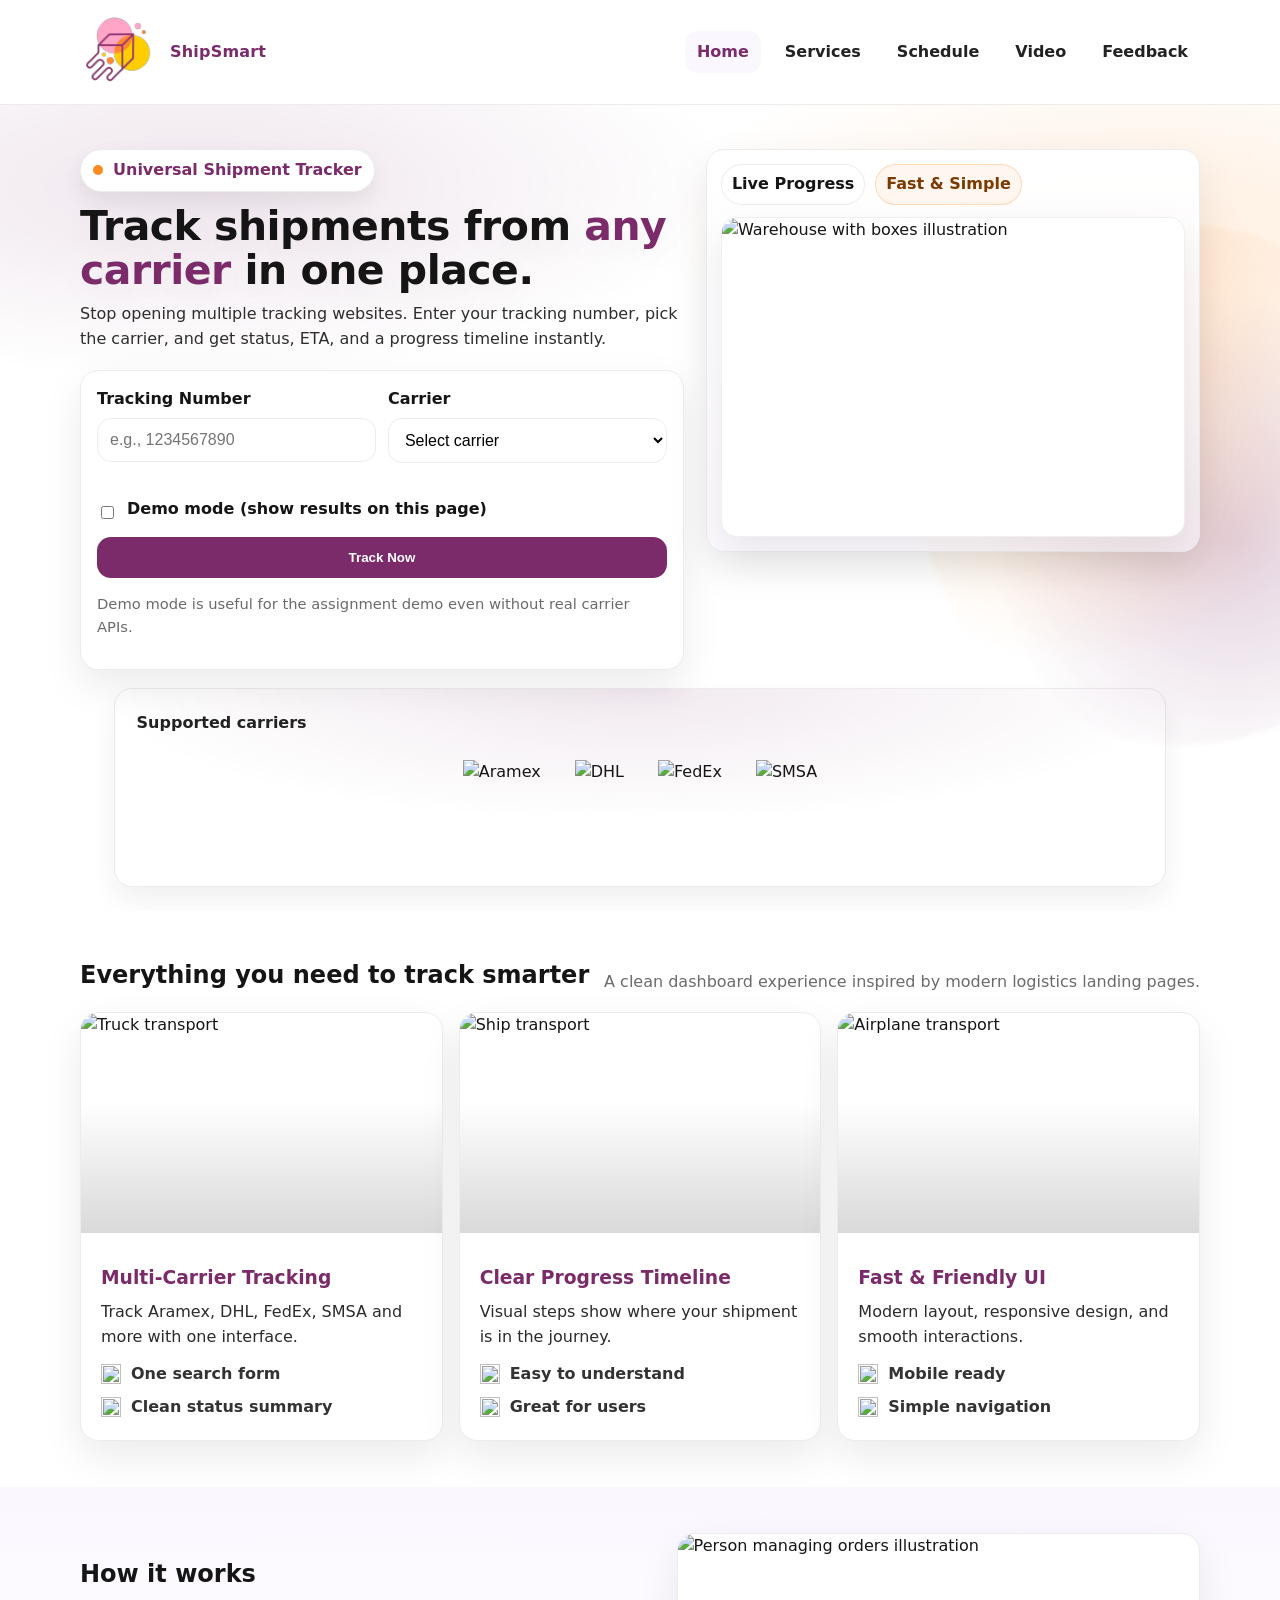
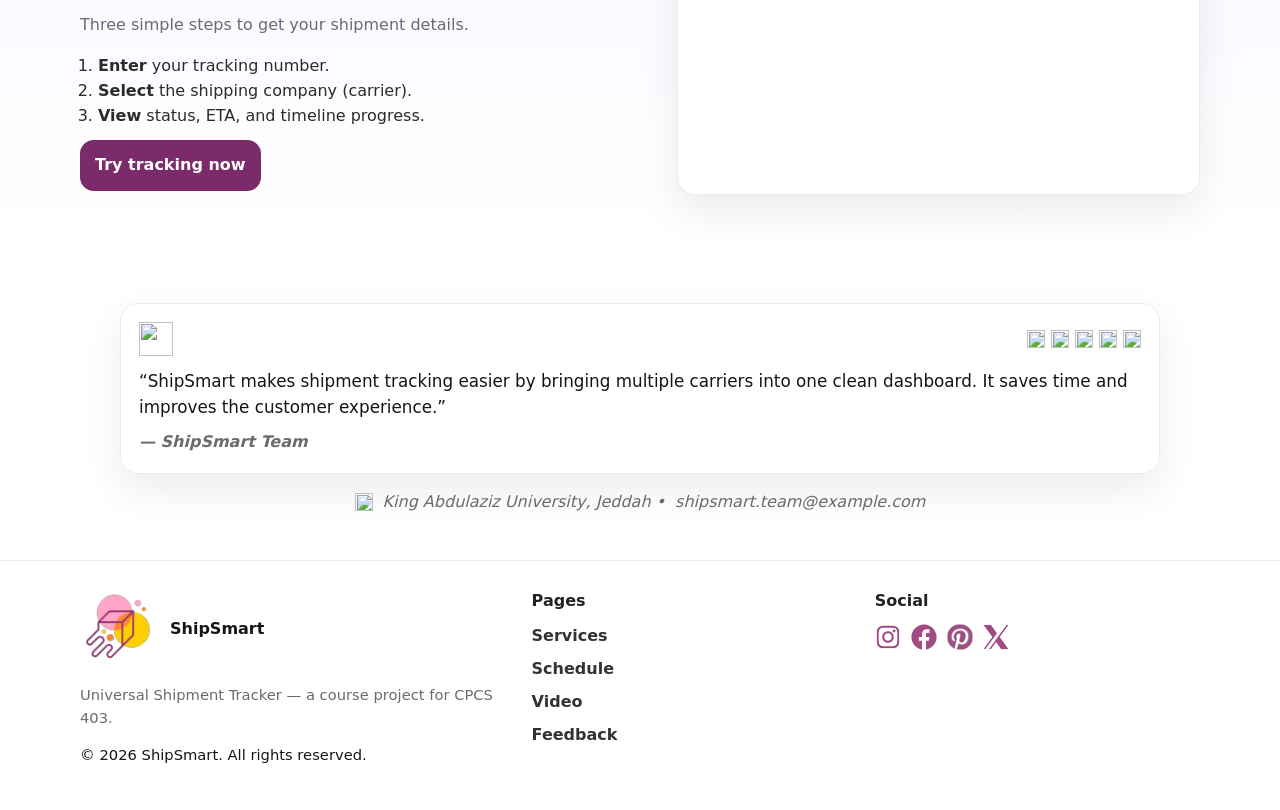
==== index.html @ 71665058 "Add services, video pages; fix validation, loading display; add storyboard and sitemap Made-with: Cu" ====
<!--
Name: Sama Salem Saloum
ID: 2205679
Section: CPCS403
Date: 27-02-2026
File: index.html
Purpose: ShipSmart Home Page (Universal Shipment Tracker) - interactive landing page
-->

<!DOCTYPE html>
<html lang="en">
<head>
  <meta charset="UTF-8" />
  <meta name="viewport" content="width=device-width, initial-scale=1.0" />
  <title>ShipSmart | Universal Shipment Tracker</title>

  <!-- External CSS (Required) -->
  <link rel="stylesheet" href="global/main.css" />
  <!-- Print CSS (schedule-only printing) -->
  <link rel="stylesheet" href="global/print.css" media="print" />
</head>

<body>
  <!-- ===================== HEADER (Semantic Tag required) ===================== -->
  <header class="site-header">
    <div class="container header-inner">
      <!-- Brand -->
      <a class="brand" href="index.html" aria-label="ShipSmart Home">
        <img class="brand-logo" src="images/shipsmart-logo-3.svg" alt="ShipSmart logo" />
        <span class="brand-name">ShipSmart</span>
      </a>

      <!-- Navigation (consistent across pages) -->
      <nav class="nav" aria-label="Main navigation">
        <ul class="nav-list">
          <li><a class="nav-link is-active" href="index.html">Home</a></li>
          <li><a class="nav-link" href="pages/services.html">Services</a></li>
          <li><a class="nav-link" href="pages/schedule.html">Schedule</a></li>
          <li><a class="nav-link" href="pages/video.html">Video</a></li>
          <li><a class="nav-link" href="pages/feedback.html">Feedback</a></li>
        </ul>
      </nav>

      <!-- Mobile toggle -->
      <button class="nav-toggle" type="button" aria-label="Open menu" aria-expanded="false">
        ☰
      </button>
    </div>
  </header>

  <!-- ===================== MAIN ===================== -->
  <main>
    <!-- ===================== HERO ===================== -->
    <section class="hero">
      <!-- Decorative shapes (optional, Webflow-like) -->
      <img class="decor decor-wave-1" src="images/strong wivy lines pirpul.svg" alt="" aria-hidden="true" />
      <img class="decor decor-wave-2" src="images/strong wivy lines orange.svg" alt="" aria-hidden="true" />
      <img class="decor decor-light-1" src="images/pink light.svg" alt="" aria-hidden="true" />
      <img class="decor decor-light-2" src="images/yellow light.svg" alt="" aria-hidden="true" />

      <div class="container hero-grid">
        <!-- Left: copy + form -->
        <div class="hero-left">
          <p class="pill">
            <span class="dot"></span>
            Universal Shipment Tracker
          </p>

          <h1 class="hero-title">
            Track shipments from <span class="accent">any carrier</span> in one place.
          </h1>

          <p class="hero-subtitle">
            Stop opening multiple tracking websites. Enter your tracking number, pick the carrier,
            and get status, ETA, and a progress timeline instantly.
          </p>

          <!-- Tracking form (JS + PHP compatible) -->
          <form id="trackForm" class="card track-card" action="server/track.php" method="POST" novalidate>
            <div class="field-grid">
              <div class="field">
                <label for="trackingNumber">Tracking Number</label>
                <input
                  id="trackingNumber"
                  name="trackingNumber"
                  type="text"
                  placeholder="e.g., 1234567890"
                  autocomplete="off"
                  required
                />
                <p class="error" id="trackingError" aria-live="polite"></p>
              </div>

              <div class="field">
                <label for="carrier">Carrier</label>
                <select id="carrier" name="carrier" required>
                  <option value="" disabled selected>Select carrier</option>
                  <option value="aramex">Aramex</option>
                  <option value="dhl">DHL</option>
                  <option value="fedex">FedEx</option>
                  <option value="smsa">SMSA</option>
                </select>
                <p class="error" id="carrierError" aria-live="polite"></p>
              </div>
            </div>

            <div class="field inline">
              <input type="checkbox" id="demoMode" name="demoMode" />
              <label for="demoMode">Demo mode (show results on this page)</label>
            </div>

            <button class="btn btn-primary" type="submit" id="trackBtn">Track Now</button>

            <p class="small muted">
              Demo mode is useful for the assignment demo even without real carrier APIs.
            </p>
          </form>
        </div>

        <!-- Right: illustration + result panel -->
        <div class="hero-right">
          <div class="illustration card">
            <div class="illus-top">
              <span class="chip">Live Progress</span>
              <span class="chip chip-soft">Fast & Simple</span>
            </div>

            <!-- ✅ FIXED: media wrapper so image fits perfectly -->
            <div class="hero-media">
              <img class="hero-illus" src="images/wherehouse pirbul boxes.svg" alt="Warehouse with boxes illustration" />
            </div>

            <!-- Result area (JS demo) -->
            <div id="resultArea" class="result card-inner" hidden>
              <div class="result-head">
                <h2 class="result-title">Shipment Status</h2>
                <span id="statusBadge" class="badge">Loading</span>
              </div>

              <div class="result-grid">
                <p><strong>Carrier:</strong> <span id="rCarrier">—</span></p>
                <p><strong>Tracking #:</strong> <span id="rTracking">—</span></p>
                <p><strong>ETA:</strong> <span id="rEta">—</span></p>
                <p><strong>Last Update:</strong> <span id="rUpdate">—</span></p>
              </div>

              <!-- Timeline (ordered list required usage) -->
              <ol class="timeline" aria-label="Shipment progress timeline">
                <li class="step" data-step="created"><span class="step-dot"></span>Shipment Created</li>
                <li class="step" data-step="picked"><span class="step-dot"></span>Picked Up</li>
                <li class="step" data-step="transit"><span class="step-dot"></span>In Transit</li>
                <li class="step" data-step="out"><span class="step-dot"></span>Out for Delivery</li>
                <li class="step" data-step="delivered"><span class="step-dot"></span>Delivered</li>
              </ol>

              <div class="result-actions">
                <button class="btn" type="button" id="newSearchBtn">New Search</button>
                <a class="btn btn-ghost" href="pages/feedback.html">Leave Feedback</a>
              </div>
            </div>

            <!-- Loading box -->
            <div id="loadingBox" class="loading" hidden>
              <span class="spinner" aria-hidden="true"></span>
              <span>Checking shipment status…</span>
            </div>
          </div>
        </div>
      </div>

      <!-- ✅ FIXED: Supported carriers full width under BOTH cards -->
      <div class="container">
        <div class="container container-wide">
        <div class="logos logos-wide">
          <p class="logos-title">Supported carriers</p>
          <div class="logos-row" aria-label="Carrier logos">
            <img src="images/aramex logo.svg" alt="Aramex" class="logo" />
            <img src="images/dhl logo.svg" alt="DHL" class="logo" />
            <img src="images/fedex logo.svg" alt="FedEx" class="logo" />
            <img src="images/smsa logo.svg" alt="SMSA" class="logo" />
          </div>
        </div>
        </div>
      </div>
    </section>

    <!-- ===================== FEATURES ===================== -->
    <section class="section">
      <div class="container">
        <div class="section-head">
          <h2>Everything you need to track smarter</h2>
          <p class="muted">
            A clean dashboard experience inspired by modern logistics landing pages.
          </p>
        </div>

        <div class="grid-3">
          <!-- Card 1 -->
          <article class="feature card">
            <div class="feature-image">
              <img src="images/truck.svg" alt="Truck transport" />
            </div>

            <div class="feature-content">
              <h3>Multi-Carrier Tracking</h3>
              <p>Track Aramex, DHL, FedEx, SMSA and more with one interface.</p>

              <ul class="check-list">
                <li><img src="images/pink check.svg" alt="" aria-hidden="true"> One search form</li>
                <li><img src="images/pink check.svg" alt="" aria-hidden="true"> Clean status summary</li>
              </ul>
            </div>
          </article>

          <!-- Card 2 -->
          <article class="feature card">
            <div class="feature-image">
              <img src="images/ship.svg" alt="Ship transport" />
            </div>

            <div class="feature-content">
              <h3>Clear Progress Timeline</h3>
              <p>Visual steps show where your shipment is in the journey.</p>

              <ul class="check-list">
                <li><img src="images/pirbul check.svg" alt="" aria-hidden="true"> Easy to understand</li>
                <li><img src="images/pirbul check.svg" alt="" aria-hidden="true"> Great for users</li>
              </ul>
            </div>
          </article>

          <!-- Card 3 -->
          <article class="feature card">
            <div class="feature-image">
              <img src="images/airplane.svg" alt="Airplane transport" />
            </div>

            <div class="feature-content">
              <h3>Fast & Friendly UI</h3>
              <p>Modern layout, responsive design, and smooth interactions.</p>

              <ul class="check-list">
                <li><img src="images/yellow check.svg" alt="" aria-hidden="true"> Mobile ready</li>
                <li><img src="images/yellow check.svg" alt="" aria-hidden="true"> Simple navigation</li>
              </ul>
            </div>
          </article>
        </div>
      </div>
    </section>

    <!-- ===================== HOW IT WORKS ===================== -->
    <section class="section section-soft">
      <div class="container how-grid">
        <div>
          <h2>How it works</h2>
          <p class="muted">
            Three simple steps to get your shipment details.
          </p>

          <!-- Required HTML element usage -->
          <ol class="how-steps">
            <li><strong>Enter</strong> your tracking number.</li>
            <li><strong>Select</strong> the shipping company (carrier).</li>
            <li><strong>View</strong> status, ETA, and timeline progress.</li>
          </ol>

          <a class="btn btn-primary btn-inline" href="#trackForm">Try tracking now</a>
        </div>

        <div class="card how-card">
          <img src="images/girl do box orders.svg" alt="Person managing orders illustration" />
        </div>
      </div>
    </section>

    <!-- ===================== QUOTE / TESTIMONIAL ===================== -->
    <section class="section">
      <div class="container">
        <blockquote class="quote card">
          <div class="quote-top">
            <img class="quote-icon" src="images/duble cotation mark pirbul.svg" alt="" aria-hidden="true" />
            <div class="stars" aria-label="rating">
              <img src="images/star.svg" alt="" aria-hidden="true" />
              <img src="images/star.svg" alt="" aria-hidden="true" />
              <img src="images/star.svg" alt="" aria-hidden="true" />
              <img src="images/star.svg" alt="" aria-hidden="true" />
              <img src="images/star.svg" alt="" aria-hidden="true" />
            </div>
          </div>

          <p>
            “ShipSmart makes shipment tracking easier by bringing multiple carriers into one clean dashboard.
            It saves time and improves the customer experience.”
          </p>

          <cite>— ShipSmart Team</cite>
        </blockquote>

        <!-- address tag required usage -->
        <address class="contact">
          <img src="images/location icon.svg" alt="" aria-hidden="true" />
          King Abdulaziz University, Jeddah •
          <a href="mailto:shipsmart.team@example.com">shipsmart.team@example.com</a>
        </address>
      </div>
    </section>
  </main>

  <!-- ===================== FOOTER (Semantic Tag required) ===================== -->
  <footer class="site-footer">
    <div class="container footer-grid">
      <div>
        <div class="footer-brand">
          <img class="footer-logo" src="images/shipsmart-logo-3.svg" alt="ShipSmart logo" />
          <strong>ShipSmart</strong>
        </div>
        <p class="muted small">
          Universal Shipment Tracker — a course project for CPCS 403.
        </p>
        <p class="small">&copy; 2026 ShipSmart. All rights reserved.</p>
      </div>

      <div>
        <p class="footer-title">Pages</p>
        <ul class="footer-links">
          <li><a href="pages/services.html">Services</a></li>
          <li><a href="pages/schedule.html">Schedule</a></li>
          <li><a href="pages/video.html">Video</a></li>
          <li><a href="pages/feedback.html">Feedback</a></li>
        </ul>
      </div>

      <div>
        <p class="footer-title">Social</p>
        <div class="social">
          <a href="#" aria-label="Instagram"><img src="images/instagram-logo.svg" alt="" aria-hidden="true" /></a>
          <a href="#" aria-label="Facebook"><img src="images/facebook-logo.svg" alt="" aria-hidden="true" /></a>
          <a href="#" aria-label="Pinterest"><img src="images/pinterest-logo.svg" alt="" aria-hidden="true" /></a>
          <a href="#" aria-label="X"><img src="images/x-logo.svg" alt="" aria-hidden="true" /></a>
        </div>
      </div>
    </div>
  </footer>

  <!-- External JS (Required) -->
  <script src="scripts/main.js"></script>
</body>
</html>
---- global/main.css ----
/*
Name: Sama Salem Saloum
ID: 2205679
Section: CPCS403
Date: 27-02-2026
File: global/main.css
Purpose: Global styling for ShipSmart (Webflow-style landing page)
*/

:root{
  --bg: #ffffff;
  --soft: #fbf7ff;
  --soft2:#fff6f0;
  --text:#151515;
  --muted:#6b6b6b;
  --border:#ececec;

  --primary:#7b2b6a;     /* purple */
  --accent:#ff8a1f;      /* orange */
  --yellow:#f6c544;

  --radius: 18px;
  --shadow: 0 16px 40px rgba(0,0,0,0.08);
  --shadow2: 0 10px 22px rgba(0,0,0,0.07);
}

*{ box-sizing:border-box; }
html,body{ height:100%; }
body{
  margin:0;
  font-family: system-ui, -apple-system, Segoe UI, Roboto, Arial, sans-serif;
  color:var(--text);
  background:var(--bg);
  line-height:1.55;
}

img{ max-width:100%; display:block; }
a{ color:inherit; text-decoration:none; }
a:hover{ text-decoration:underline; }

.container{
  width:min(1120px, 92%);
  margin:0 auto;
}

/* ===================== HEADER ===================== */
.site-header{
  position:sticky;
  top:0;
  z-index:50;
  background: rgba(255,255,255,0.86);
  backdrop-filter: blur(10px);
  border-bottom:1px solid var(--border);
}

.header-inner{
  display:flex;
  align-items:center;
  justify-content:space-between;
  gap:14px;
  padding:12px 0;
}

.brand{
  display:flex;
  align-items:center;
  gap:10px;
}
.brand-logo{
  width:80px;
  height:80px;
  object-fit:contain;
}
.brand-name{
  font-weight:900;
  letter-spacing:.2px;
  color:var(--primary);
}

.nav-list{
  list-style:none;
  padding:0;
  margin:0;
  display:flex;
  gap:12px;
}
.nav-link{
  display:inline-block;
  padding:9px 12px;
  border-radius:12px;
  font-weight:700;
  color:#222;
}
.nav-link:hover,
.nav-link.is-active{
  background: var(--soft);
  color: var(--primary);
  text-decoration:none;
}

.nav-toggle{
  display:none;
  border:1px solid var(--border);
  background:#fff;
  border-radius:12px;
  padding:8px 10px;
  font-size:18px;
  cursor:pointer;
}

/* ===================== HERO ===================== */
.hero{
  position:relative;
  overflow:hidden;
  padding:44px 0 24px;
  background:
    radial-gradient(900px 320px at 15% 10%, rgba(123,43,106,0.12), transparent 60%),
    radial-gradient(820px 320px at 90% 15%, rgba(255,138,31,0.14), transparent 60%),
    linear-gradient(180deg, #ffffff, #ffffff);
}

.decor{
  position:absolute;
  pointer-events:none;
  opacity:0.9;
}
.decor-wave-1{ left:-40px; top:120px; width:260px; opacity:0.65; }
.decor-wave-2{ right:-50px; top:80px; width:280px; opacity:0.55; }
.decor-light-1{ left:20px; top:40px; width:120px; opacity:0.75; }
.decor-light-2{ right:40px; top:220px; width:110px; opacity:0.65; }

.hero::after{
  content:"";
  position:absolute;
  width:520px;
  height:520px;
  right:-160px;
  top:120px;
  background: radial-gradient(circle at 30% 30%, rgba(255,138,31,0.25), transparent 55%),
              radial-gradient(circle at 60% 60%, rgba(123,43,106,0.22), transparent 55%);
  filter: blur(2px);
  border-radius:50%;
  z-index:0;
}

.hero-grid{
  position:relative;
  z-index:1; /* keep content above blob */
  display:grid;
  grid-template-columns: 1.1fr 0.9fr;
  gap:22px;
  align-items:start;
}

.pill{
  display:inline-flex;
  align-items:center;
  gap:10px;
  padding:8px 12px;
  border:1px solid var(--border);
  border-radius:999px;
  background:#fff;
  box-shadow: var(--shadow2);
  font-weight:800;
  color:var(--primary);
  margin:0 0 12px;
}
.pill .dot{
  width:10px;
  height:10px;
  border-radius:999px;
  background: var(--accent);
}

.hero-title{
  margin:0 0 10px;
  font-size: clamp(2rem, 3.2vw, 3rem);
  line-height:1.08;
  letter-spacing:-0.5px;
  text-shadow: 0 10px 30px rgba(0,0,0,0.06);
}
.accent{ color:var(--primary); }

.hero-subtitle{
  margin:0 0 18px;
  color:#2d2d2d;
  max-width: 60ch;
}

/* ===================== CARDS / FORM ===================== */
.card{
  background:#fff;
  border:1px solid var(--border);
  border-radius: var(--radius);
  box-shadow: var(--shadow);
}

.track-card{
  padding:16px;
}

.field-grid{
  display:grid;
  grid-template-columns: 1fr 1fr;
  gap:12px;
}

.field label{
  display:block;
  font-weight:800;
  margin-bottom:6px;
}

input[type="text"], select{
  width:100%;
  padding:12px 12px;
  border-radius: 14px;
  border:1px solid var(--border);
  outline:none;
  font-size:1rem;
  background:#fff;
}
input[type="text"]:focus, select:focus{
  border-color: rgba(123,43,106,0.65);
  box-shadow: 0 0 0 4px rgba(123,43,106,0.12);
}

.inline{
  display:flex;
  align-items:center;
  gap:10px;
  margin-top:10px;
}
.error{
  margin:6px 0 0;
  color:#b00020;
  font-weight:800;
  min-height:18px;
}

.btn{
  display:inline-flex;
  justify-content:center;
  align-items:center;
  gap:8px;
  padding:12px 14px;
  border-radius: 14px;
  border:1px solid var(--border);
  background:#fff;
  font-weight:900;
  cursor:pointer;
}
.btn-primary{
  width:100%;
  background: var(--primary);
  border-color: transparent;
  color:#fff;
  margin-top:10px;
}
.btn-primary:hover{ filter:brightness(1.05); }

.btn-inline{ width:auto; margin-top:12px; }

.btn-ghost{
  background: transparent;
  border-color: rgba(123,43,106,0.5);
  color: var(--primary);
  text-decoration:none;
}
.btn-ghost:hover{
  background: var(--soft);
  text-decoration:none;
}

.small{ font-size:0.92rem; }
.muted{ color: var(--muted); }

/* ===================== RIGHT HERO ===================== */
.illustration{
  padding:14px;
  position:relative;
  background: linear-gradient(180deg, #fff, rgba(251,247,255,0.65));
  display:flex;
  flex-direction:column;
  gap:12px;
}

.illus-top{
  display:flex;
  gap:10px;
  flex-wrap:wrap;
}

.chip{
  font-weight:900;
  padding:7px 10px;
  border-radius: 999px;
  border:1px solid var(--border);
  background:#fff;
}
.chip-soft{
  background: var(--soft2);
  border-color: rgba(255,138,31,0.28);
  color:#7a3a00;
}

/* ✅ FIX: Image always fits in card (media box) */
.hero-media{
  width:100%;
  height:320px;          /* adjust if needed */
  border-radius:16px;
  overflow:hidden;
  border:1px solid rgba(0,0,0,0.06);
  box-shadow: 0 18px 40px rgba(0,0,0,0.08);
  background:#fff;
}

.hero-illus{
  width:100%;
  height:100%;
  object-fit:cover;
  display:block;
  margin:0;
}

/* loading + result inside */
.card-inner{
  margin-top:0;
  padding:14px;
  border-radius: 16px;
  border:1px solid var(--border);
  background: linear-gradient(180deg, #fff, #fff);
  box-shadow: var(--shadow2);
}
.loading{
  display:flex;
  align-items:center;
  gap:10px;
  padding:14px;
  border-radius: 16px;
  border:1px dashed var(--border);
  background:#fff;
}
.loading[hidden],
#loadingBox[hidden]{
  display:none !important;
}
.spinner{
  width:20px; height:20px;
  border:3px solid #eee;
  border-top-color: var(--primary);
  border-radius:50%;
  animation: spin .9s linear infinite;
}
@keyframes spin{ to{ transform: rotate(360deg);} }

.result-head{
  display:flex;
  justify-content:space-between;
  align-items:center;
  gap:10px;
}
.result-title{
  margin:0;
  color: var(--primary);
  font-size:1.1rem;
}
.badge{
  padding:7px 10px;
  border-radius:999px;
  font-weight:900;
  background:#eef3ff;
  color:#1d4ed8;
}
.badge.ok{ background:#e9fff0; color:#0b6b2c; }
.badge.warn{ background:#fff4e6; color:#7a4a00; }

.result-grid{
  display:grid;
  grid-template-columns: 1fr 1fr;
  gap:8px 10px;
  margin:10px 0 12px;
}
.result-grid p{ margin:0; }

.timeline{
  list-style:none;
  padding:0;
  margin:0;
  display:grid;
  gap:8px;
}
.step{
  display:flex;
  align-items:center;
  gap:10px;
  padding:10px 12px;
  border-radius: 14px;
  border:1px solid var(--border);
  background:#fff;
  font-weight:800;
}
.step-dot{
  width:12px;
  height:12px;
  border-radius:999px;
  border:3px solid #cfcfcf;
  background:#fff;
}
.step.done{
  background:#f0fff6;
  border-color: rgba(11,107,44,0.18);
}
.step.done .step-dot{
  border-color:#0b6b2c;
  background:#0b6b2c;
}
.step.active{
  background: var(--soft);
  border-color: rgba(123,43,106,0.22);
}
.step.active .step-dot{
  border-color: var(--primary);
  background: var(--primary);
}
.result-actions{
  display:flex;
  gap:10px;
  flex-wrap:wrap;
  margin-top:12px;
}

/* ===================== Supported carriers (FULL WIDTH) ===================== */
.logos{
  margin-top:18px;
  padding:22px 22px 26px;
  border-radius:18px;
  border:1px solid var(--border);
  background:
    radial-gradient(900px 220px at 50% 0%, rgba(123,43,106,0.10), transparent 60%),
    #fff;
  box-shadow: 0 14px 28px rgba(0,0,0,0.06);
}

.logos-title{
  margin:0 0 14px;
  font-weight:900;
  color:#222;
}

/* make the row feel “full” */
.logos-row{
  display:flex;
  justify-content:center;
  align-items:center;
  flex-wrap:wrap;
  gap:34px;              /* bigger gaps */
  padding:10px 0;
}

.logo{
  height:72px;           /* BIGGER */
  width:auto;
  padding:0;             /* remove box padding */
  border:0;              /* remove border */
  border-radius:0;
  background:transparent;/* remove white bg */
  box-shadow:none;       /* remove shadow */
  opacity:1;
  filter: none;
  transition: transform .18s ease, opacity .18s ease;
}

/* hover only lifts the logo, not a card */
.logo:hover{
  transform: translateY(-3px) scale(1.06);
}

/* desktop: even bigger */
@media (min-width: 981px){
  .logo{ height:90px; }
}

/* mobile: keep readable */
@media (max-width: 520px){
  .logos-row{ gap:18px; }
  .logo{ height:64px; }
}

/* ===================== SECTIONS ===================== */
.section{
  padding:46px 0;
}
.section-soft{
  background: linear-gradient(180deg, var(--soft), #fff);
}
.section-head{
  display:flex;
  justify-content:space-between;
  align-items:flex-end;
  gap:12px;
  margin-bottom:18px;
}
.section-head h2{ margin:0; }
.section-head p{ margin:0; max-width:60ch; }

.grid-3{
  display:grid;
  grid-template-columns: repeat(3, 1fr);
  gap:16px;
}

/* ===== Feature Card Image Header Style ===== */
.feature{
  overflow: hidden;
  padding: 0;
  display: flex;
  flex-direction: column;
  transition: transform .18s ease, box-shadow .18s ease;
}
.feature:hover{
  transform: translateY(-8px);
  box-shadow: 0 24px 60px rgba(123,43,106,0.14);
  border-color: rgba(123,43,106,0.18);
}

.feature-image{
  width: 100%;
  height: 220px;
  overflow: hidden;
  position: relative;
}

.feature-image img{
  width: 100%;
  height: 100%;
  object-fit: cover;
  display: block;
  transition: transform .4s ease;
}

.feature:hover .feature-image img{
  transform: scale(1.05);
}

.feature-content{
  padding: 20px;
}

.feature-image::after{
  content: "";
  position: absolute;
  inset: 0;
  background: linear-gradient(to bottom, rgba(0,0,0,0) 40%, rgba(0,0,0,0.15));
}

.feature h3{ margin:10px 0 8px; color: var(--primary); }
.feature p{ margin:0 0 12px; color:#2b2b2b; }

.check-list{
  list-style:none;
  padding:0; margin:0;
  display:grid;
  gap:8px;
}
.check-list li{
  display:flex;
  align-items:center;
  gap:10px;
  font-weight:800;
  color:#333;
}
.check-list img{ width:20px; height:20px; }

/* How */
.how-grid{
  display:grid;
  grid-template-columns: 1.05fr 0.95fr;
  gap:18px;
  align-items:center;
}
.how-steps{
  margin:12px 0 0;
  padding-left: 18px;
  color:#2b2b2b;
}
.how-card{
  padding:0;
  border-radius:18px;
  overflow:hidden;
}
.how-card img{
  width:100%;
  height:260px;
  object-fit:cover;
  display:block;
}

/* Quote */
.quote{
  padding:18px;
}
.quote p{
  margin:12px 0 10px;
  font-size:1.05rem;
}
.quote-top{
  display:flex;
  align-items:center;
  justify-content:space-between;
  gap:12px;
}
.quote-icon{ width:34px; height:34px; }
.stars{
  display:flex;
  gap:6px;
}
.stars img{ width:18px; height:18px; }
cite{
  display:block;
  color: var(--muted);
  font-style: italic;
  font-weight:700;
}

.contact{
  display:flex;
  align-items:center;
  justify-content:center;
  gap:10px;
  flex-wrap:wrap;
  text-align:center;
  margin-top:16px;
  color: var(--muted);
}

.contact img{
  width:18px;
  height:18px;
}

/* ===================== FOOTER ===================== */
.site-footer{
  border-top:1px solid var(--border);
  padding:28px 0;
  background:rgb(255, 255, 255);
}
.footer-grid{
  display:grid;
  grid-template-columns: 1.2fr 0.9fr 0.9fr;
  gap:18px;
  align-items:start;
}
.footer-brand{
  display:flex;
  align-items:center;
  gap:10px;
}
.footer-logo{
  width:80px;
  height:80px;
  object-fit:contain;
}
.footer-title{
  margin:0 0 10px;
  font-weight:900;
  color:#222;
}
.footer-links{
  list-style:none;
  padding:0;
  margin:0;
  display:grid;
  gap:8px;
}
.footer-links a{
  color:#333;
  font-weight:800;
}
.footer-links a:hover{ color: var(--primary); }

.social{
  display:flex;
  gap:10px;
  align-items:center;
}
.social img{ width:26px; height:26px; opacity:0.9; }

/* ===================== RESPONSIVE ===================== */
@media (max-width: 980px){
  .hero-grid{ grid-template-columns: 1fr; }
  .field-grid{ grid-template-columns: 1fr; }
  .result-grid{ grid-template-columns: 1fr; }
  .grid-3{ grid-template-columns: 1fr; }
  .how-grid{ grid-template-columns: 1fr; }
  .footer-grid{ grid-template-columns: 1fr; }

  .hero-media{ height:280px; } /* a bit smaller on mobile */
}

@media (max-width: 860px){
  .nav{ display:none; }
  .nav-toggle{ display:inline-flex; }

  body.menu-open .nav{
    display:block;
    position:absolute;
    top:68px;
    left:4%;
    right:4%;
    background:#fff;
    border:1px solid var(--border);
    border-radius: var(--radius);
    box-shadow: var(--shadow2);
    padding:10px;
  }
  body.menu-open .nav-list{
    flex-direction:column;
  }
}

.container-wide{
  width:min(1320px, 94%);
}

/* ===================== PAGE HERO (inner pages) ===================== */
.page-hero{
  background:
    radial-gradient(700px 200px at 20% 30%, rgba(123,43,106,0.08), transparent 60%),
    radial-gradient(600px 200px at 80% 20%, rgba(255,138,31,0.08), transparent 60%),
    #fff;
  padding: 36px 0 20px;
}
.page-hero h1{
  margin:0 0 8px;
  color: var(--primary);
}
.page-hero p{
  margin:0;
  max-width:68ch;
}
.required-star{
  color:#b00020;
  font-weight:900;
}

/* ===================== SCHEDULE TABLE ===================== */
.table-wrap{
  overflow-x:auto;
  margin:18px 0;
  border-radius: var(--radius);
  border:1px solid var(--border);
  box-shadow: var(--shadow2);
}

.schedule-table{
  width:100%;
  border-collapse:collapse;
  font-size:0.95rem;
}

.schedule-table caption{
  padding:14px 18px;
  font-weight:900;
  text-align:left;
  color: var(--primary);
  background: var(--soft);
  border-bottom:1px solid var(--border);
}

.schedule-table th,
.schedule-table td{
  padding:12px 16px;
  text-align:center;
  border:1px solid var(--border);
}

.schedule-table thead th{
  background: var(--primary);
  color:#fff;
  font-weight:800;
  letter-spacing:0.3px;
  white-space:nowrap;
}

.schedule-table tbody tr:nth-child(even){
  background: rgba(251,247,255,0.45);
}

.schedule-table tbody tr:hover{
  background: rgba(123,43,106,0.06);
}

.carrier-cell{
  font-weight:900;
  color: var(--primary);
  background: var(--soft) !important;
  vertical-align:middle;
}

.merged-cell{
  background: rgba(255,138,31,0.10) !important;
  font-style:italic;
  font-weight:700;
  color:#7a3a00;
}

.schedule-info{
  margin-top:22px;
}
.schedule-info h3{ color: var(--primary); margin:0 0 8px; }
.schedule-info h4{ margin:18px 0 6px; }
.schedule-info ul,
.schedule-info ol{
  padding-left:20px;
  margin:0 0 12px;
  color:#2b2b2b;
}

/* ===================== FEEDBACK FORM ===================== */
.feedback-layout{
  display:grid;
  grid-template-columns: 1fr;
  gap:24px;
  align-items:start;
  max-width:780px;
  margin:0 auto;
}

.feedback-card{
  padding:28px;
  width:100%;
}
.feedback-card h2{
  margin:0 0 18px;
  color: var(--primary);
}

.form-group{
  margin-bottom:18px;
}
.form-group label{
  display:block;
  font-weight:800;
  margin-bottom:6px;
}

/* Override default input/select styles for feedback page too */
.feedback-card input[type="text"],
.feedback-card input[type="email"],
.feedback-card select,
.feedback-card textarea{
  width:100%;
  padding:12px 14px;
  border-radius:14px;
  border:1px solid var(--border);
  outline:none;
  font-size:1rem;
  font-family:inherit;
  background:#fff;
  transition: border-color .2s, box-shadow .2s;
}
.feedback-card input[type="text"]:focus,
.feedback-card input[type="email"]:focus,
.feedback-card select:focus,
.feedback-card textarea:focus{
  border-color: rgba(123,43,106,0.65);
  box-shadow: 0 0 0 4px rgba(123,43,106,0.12);
}

.feedback-card textarea{
  resize:vertical;
  min-height:100px;
}

/* Fieldset reset */
.form-fieldset{
  border:none;
  padding:0;
  margin:0 0 18px;
}
.form-fieldset legend{
  font-weight:800;
  margin-bottom:10px;
  padding:0;
}

/* Radio group */
.radio-group{
  display:flex;
  gap:16px;
  flex-wrap:wrap;
}
.radio-label{
  display:inline-flex;
  align-items:center;
  gap:8px;
  padding:10px 16px;
  border:1px solid var(--border);
  border-radius:12px;
  background:#fff;
  cursor:pointer;
  font-weight:700;
  transition: border-color .2s, background .2s;
}
.radio-label:hover{
  border-color: rgba(123,43,106,0.35);
  background: var(--soft);
}
.radio-label input[type="radio"]{
  accent-color: var(--primary);
  width:16px;
  height:16px;
}

/* Checkbox group */
.checkbox-group{
  display:grid;
  grid-template-columns: 1fr 1fr;
  gap:10px;
}
.checkbox-label{
  display:inline-flex;
  align-items:center;
  gap:8px;
  padding:10px 14px;
  border:1px solid var(--border);
  border-radius:12px;
  background:#fff;
  cursor:pointer;
  font-weight:700;
  transition: border-color .2s, background .2s;
}
.checkbox-label:hover{
  border-color: rgba(123,43,106,0.35);
  background: var(--soft);
}
.checkbox-label input[type="checkbox"]{
  accent-color: var(--primary);
  width:16px;
  height:16px;
}

/* Hint text */
.hint{
  margin:6px 0 0;
  font-size:0.88rem;
  color: var(--muted);
}

/* Form actions */
.form-actions{
  display:flex;
  gap:12px;
  flex-wrap:wrap;
  margin-top:6px;
}
.form-actions .btn-primary{
  width:auto;
  flex:1;
}
.form-actions .btn-ghost{
  flex:0 0 auto;
}

/* Input error state */
.form-group.has-error input,
.form-group.has-error select,
.form-group.has-error textarea{
  border-color:#b00020;
  box-shadow: 0 0 0 3px rgba(176,0,32,0.10);
}

/* Sidebar */
.feedback-sidebar{
  display:flex;
  flex-direction:column;
  gap:16px;
}
.sidebar-card{
  padding:22px;
}
.sidebar-card h3{
  margin:0 0 10px;
  color: var(--primary);
}
.sidebar-card h4{
  margin:14px 0 6px;
}
.sidebar-card ul{
  padding-left:18px;
  margin:0;
  color:#2b2b2b;
}
.sidebar-contact{
  display:block;
  padding:16px 22px;
  border:1px solid var(--border);
  border-radius: var(--radius);
  background:#fff;
  color: var(--muted);
  font-style:normal;
  line-height:1.6;
}

/* Success card */
.feedback-success{
  text-align:center;
  padding:40px 0;
}
.success-card{
  padding:36px;
  max-width:500px;
  margin:0 auto;
}
.success-card h2{
  color: var(--primary);
  margin:0 0 10px;
}
.success-card p{
  margin:0 0 18px;
  color:#2b2b2b;
}

/* ===================== SERVICES PAGE ===================== */
.services-grid{
  display:grid;
  grid-template-columns: repeat(2,1fr);
  gap:18px;
  margin-top:16px;
}
.service-card{
  padding:24px;
  text-align:center;
  transition: transform .18s ease, box-shadow .18s ease;
}
.service-card:hover{
  transform: translateY(-6px);
  box-shadow: 0 20px 48px rgba(123,43,106,0.12);
  border-color: rgba(123,43,106,0.18);
}
.service-icon{
  font-size:2.4rem;
  margin-bottom:10px;
}
.service-card h3{
  margin:0 0 8px;
  color: var(--primary);
}
.service-card p{
  margin:0;
  color:#2b2b2b;
}

.benefits-grid{
  display:grid;
  grid-template-columns:1fr 1fr;
  gap:24px;
  margin:16px 0 24px;
}
.benefits-grid h4{ margin:0 0 6px; color: var(--primary); }
.benefits-grid ul,
.benefits-grid ol{
  padding-left:20px;
  margin:8px 0 0;
  color:#2b2b2b;
}

/* ===================== VIDEO PAGE ===================== */
.video-wrap{
  padding:0;
  overflow:hidden;
}
.video-wrap video{
  display:block;
  width:100%;
  max-width:100%;
}
.video-wrap code{
  font-family: Consolas, monospace;
  font-size:0.9em;
}

/* ===================== RESPONSIVE (inner pages) ===================== */
@media (max-width: 980px){
  .feedback-layout{ grid-template-columns:1fr; }
  .services-grid{ grid-template-columns:1fr; }
  .benefits-grid{ grid-template-columns:1fr; }
  .checkbox-group{ grid-template-columns:1fr; }
}
---- global/print.css ----
/*
File: global/print.css
Purpose: Print stylesheet — only table content should be printed
*/

/* ===== Hide everything by default ===== */
body *{
  visibility:hidden;
}

/* ===== Show only the schedule table and its contents ===== */
#scheduleTable,
#scheduleTable *,
#mainSchedule,
#mainSchedule *{
  visibility:visible;
}

/* Position the table at top-left of the printed page */
#scheduleTable{
  position:absolute;
  left:0;
  top:0;
  width:100%;
}

/* ===== Table print styles ===== */
.schedule-table{
  width:100%;
  border-collapse:collapse;
  font-size:11pt;
}

.schedule-table caption{
  font-weight:bold;
  text-align:left;
  padding:8px 0;
  font-size:13pt;
}

.schedule-table th,
.schedule-table td{
  border:1px solid #333;
  padding:6px 10px;
  text-align:center;
}

.schedule-table thead th{
  background:#ddd !important;
  color:#000 !important;
  -webkit-print-color-adjust:exact;
  print-color-adjust:exact;
}

/* Remove shadows, rounded corners for print */
.table-wrap{
  border:none;
  box-shadow:none;
  border-radius:0;
  overflow:visible;
}

/* ===== Hide interactive and decorative elements ===== */
.site-header,
.site-footer,
.nav,
.nav-toggle,
.page-hero,
.schedule-info,
.hero,
.feedback-layout,
.feedback-card,
.feedback-sidebar,
.feedback-success,
.services-grid,
.benefits-grid{
  display:none !important;
}
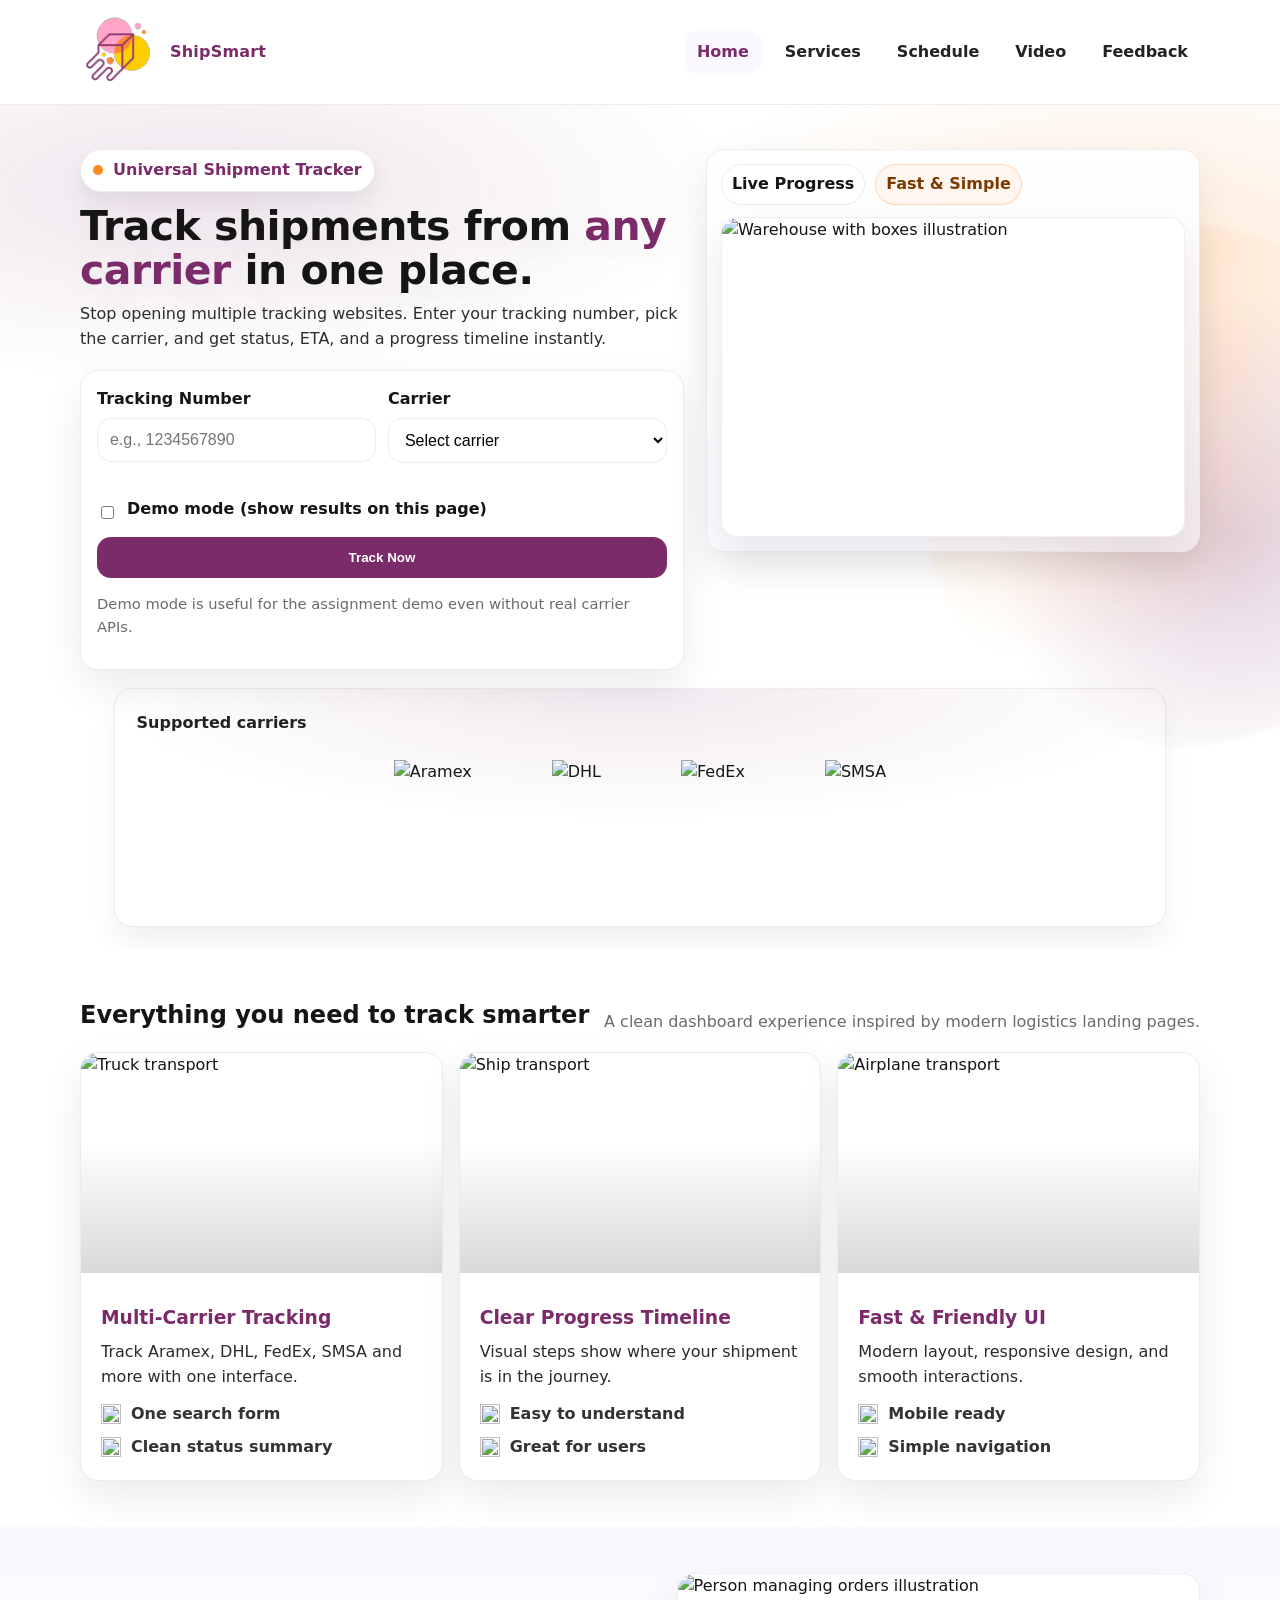
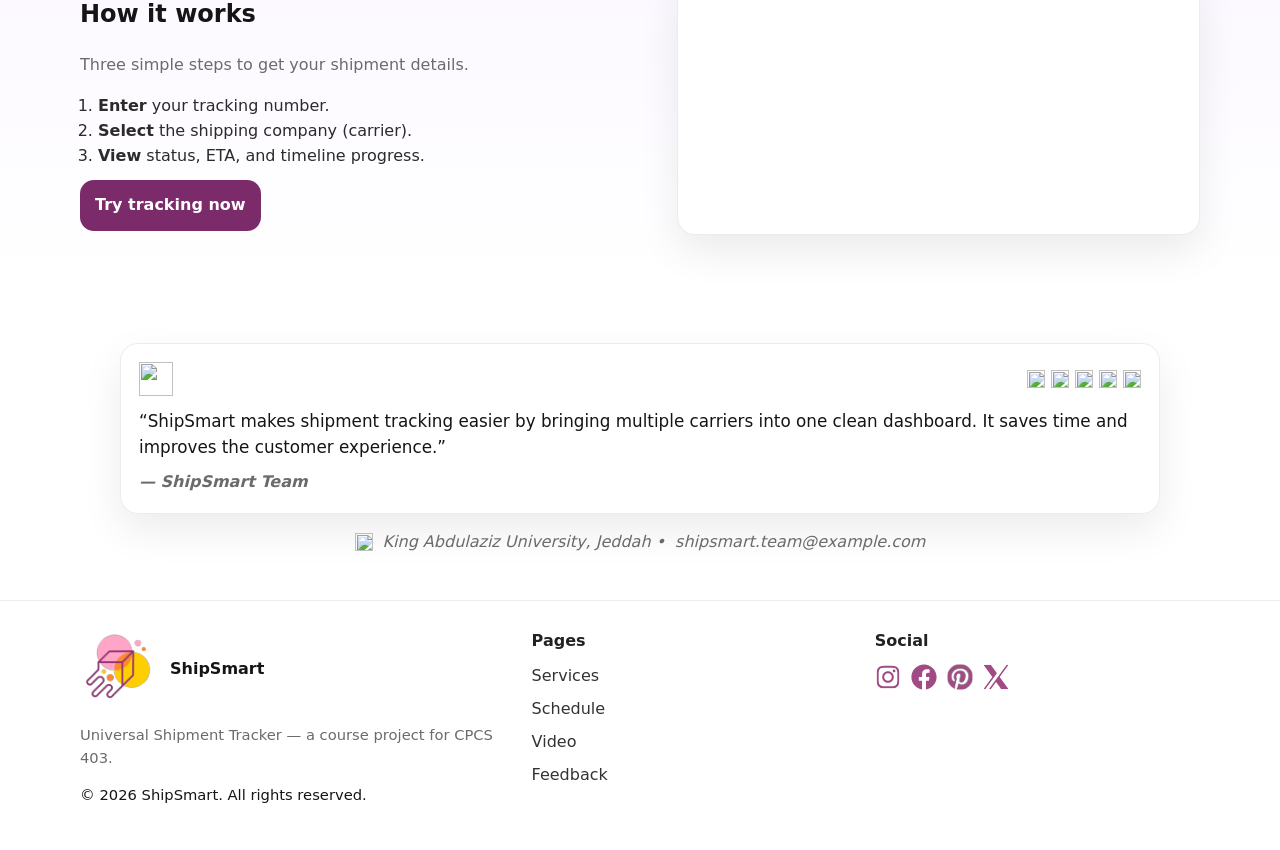
==== commit ef6f1b79: "Update project files" ====
--- a/index.html
+++ b/index.html
@@ -1,18 +1,29 @@
 <!--
-Name: Sama Salem Saloum
-ID: 2205679
-Section: CPCS403
-Date: 27-02-2026
+Member 1:
+  Name: Wareef Alzubaidi
+  Student ID: 2207221
+  Section: DAR
+
+Member 2:
+  Name: Sama Salem Salloum
+  Student ID: 2205679
+  Section: DAR
+
+Member 3:
+  Name: Manar Abdullah Alharbi
+  Student ID: 2206712
+  Section: DAR
+
 File: index.html
-Purpose: ShipSmart Home Page (Universal Shipment Tracker) - interactive landing page
+Purpose: ShipSmart Home Page — interactive landing page with hero section, tracking form, feature cards, how-it-works steps, and testimonial.
 -->
-
 <!DOCTYPE html>
 <html lang="en">
 <head>
   <meta charset="UTF-8" />
   <meta name="viewport" content="width=device-width, initial-scale=1.0" />
   <title>ShipSmart | Universal Shipment Tracker</title>
+  <link rel="icon" type="image/svg+xml" href="images/shipsmart-logo-3.svg" />
 
   <!-- External CSS (Required) -->
   <link rel="stylesheet" href="global/main.css" />
@@ -53,8 +64,6 @@
     <!-- ===================== HERO ===================== -->
     <section class="hero">
       <!-- Decorative shapes (optional, Webflow-like) -->
-      <img class="decor decor-wave-1" src="images/strong wivy lines pirpul.svg" alt="" aria-hidden="true" />
-      <img class="decor decor-wave-2" src="images/strong wivy lines orange.svg" alt="" aria-hidden="true" />
       <img class="decor decor-light-1" src="images/pink light.svg" alt="" aria-hidden="true" />
       <img class="decor decor-light-2" src="images/yellow light.svg" alt="" aria-hidden="true" />
 
--- a/global/main.css
+++ b/global/main.css
@@ -1,12 +1,22 @@
 /*
-Name: Sama Salem Saloum
-ID: 2205679
-Section: CPCS403
-Date: 27-02-2026
+Member 1:
+  Name: Wareef Alzubaidi
+  Student ID: 2207221
+  Section: DAR
+
+Member 2:
+  Name: Sama Salem Salloum
+  Student ID: 2205679
+  Section: DAR
+
+Member 3:
+  Name: Manar Abdullah Alharbi
+  Student ID: 2206712
+  Section: DAR
+
 File: global/main.css
-Purpose: Global styling for ShipSmart (Webflow-style landing page)
+Purpose: Global stylesheet for ShipSmart — all layout, typography, colors, components, responsive design, and animations.
 */
-
 :root{
   --bg: #ffffff;
   --soft: #fbf7ff;
@@ -126,8 +136,8 @@
 }
 .decor-wave-1{ left:-40px; top:120px; width:260px; opacity:0.65; }
 .decor-wave-2{ right:-50px; top:80px; width:280px; opacity:0.55; }
-.decor-light-1{ left:20px; top:40px; width:120px; opacity:0.75; }
-.decor-light-2{ right:40px; top:220px; width:110px; opacity:0.65; }
+.decor-light-1{ left:20px; top:40px; width:260px; opacity:0.75; }
+.decor-light-2{ right:40px; top:220px; width:240px; opacity:0.65; }
 
 .hero::after{
   content:"";
@@ -454,12 +464,12 @@
   justify-content:center;
   align-items:center;
   flex-wrap:wrap;
-  gap:34px;              /* bigger gaps */
+  gap:80px;              /* bigger gaps */
   padding:10px 0;
 }
 
 .logo{
-  height:72px;           /* BIGGER */
+  height:110px;
   width:auto;
   padding:0;             /* remove box padding */
   border:0;              /* remove border */
@@ -478,13 +488,13 @@
 
 /* desktop: even bigger */
 @media (min-width: 981px){
-  .logo{ height:90px; }
+  .logo{ height:130px; }
 }
 
 /* mobile: keep readable */
 @media (max-width: 520px){
   .logos-row{ gap:18px; }
-  .logo{ height:64px; }
+  .logo{ height:90px; }
 }
 
 /* ===================== SECTIONS ===================== */
@@ -675,7 +685,7 @@
 }
 .footer-links a{
   color:#333;
-  font-weight:800;
+  font-weight:400;
 }
 .footer-links a:hover{ color: var(--primary); }
 
--- a/global/print.css
+++ b/global/print.css
@@ -1,8 +1,22 @@
 /*
+Member 1:
+  Name: Wareef Alzubaidi
+  Student ID: 2207221
+  Section: DAR
+
+Member 2:
+  Name: Sama Salem Salloum
+  Student ID: 2205679
+  Section: DAR
+
+Member 3:
+  Name: Manar Abdullah Alharbi
+  Student ID: 2206712
+  Section: DAR
+
 File: global/print.css
-Purpose: Print stylesheet — only table content should be printed
+Purpose: Print stylesheet — hides all non-essential content and only prints the shipping schedule table.
 */
-
 /* ===== Hide everything by default ===== */
 body *{
   visibility:hidden;
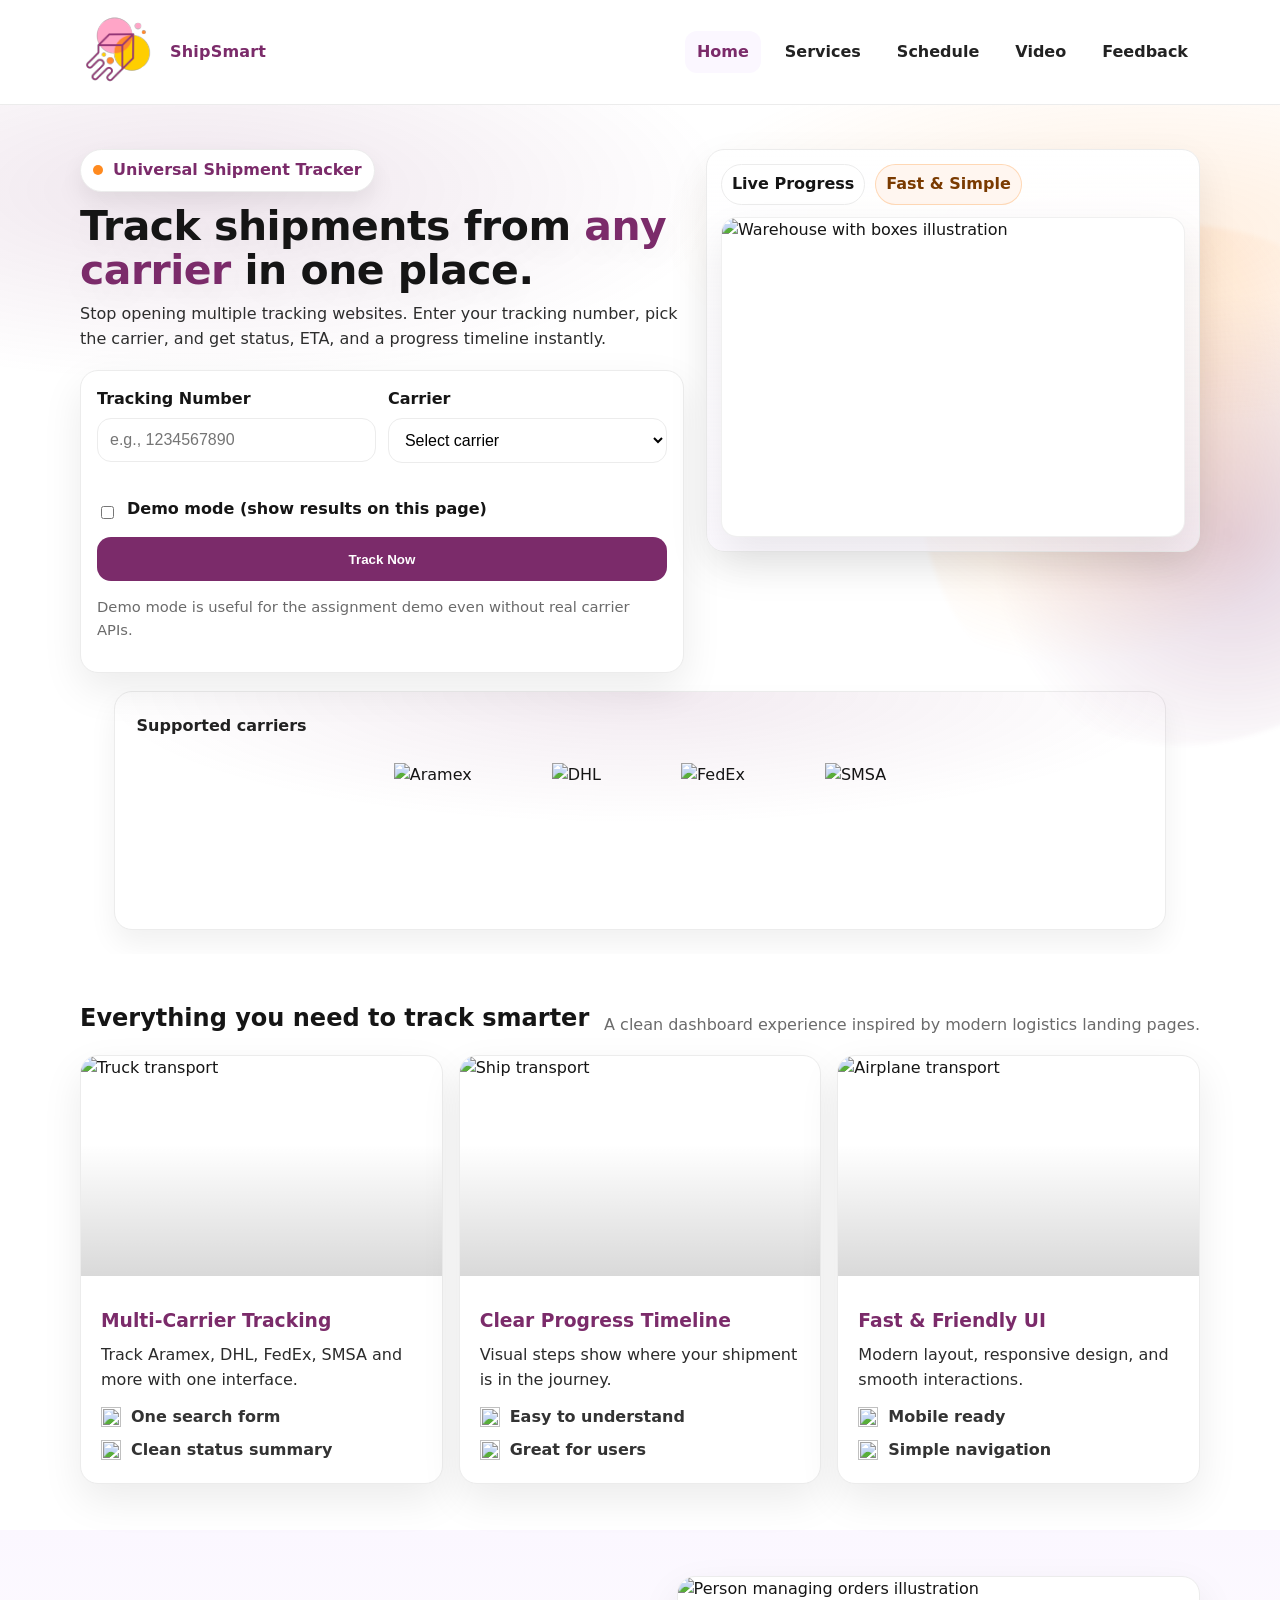
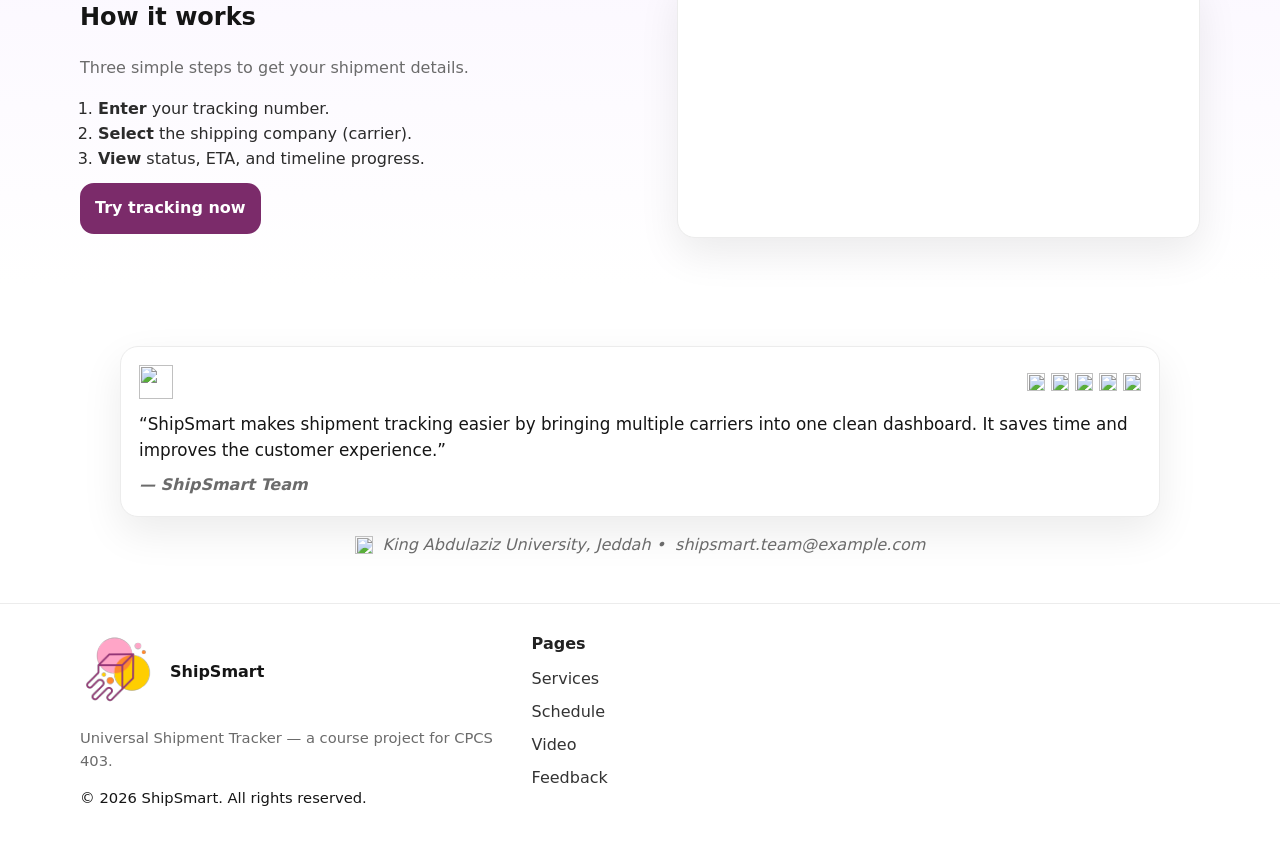
==== commit 2b304d1a: "Remove social section from all footers" ====
--- a/index.html
+++ b/index.html
@@ -340,15 +340,6 @@
         </ul>
       </div>
 
-      <div>
-        <p class="footer-title">Social</p>
-        <div class="social">
-          <a href="#" aria-label="Instagram"><img src="images/instagram-logo.svg" alt="" aria-hidden="true" /></a>
-          <a href="#" aria-label="Facebook"><img src="images/facebook-logo.svg" alt="" aria-hidden="true" /></a>
-          <a href="#" aria-label="Pinterest"><img src="images/pinterest-logo.svg" alt="" aria-hidden="true" /></a>
-          <a href="#" aria-label="X"><img src="images/x-logo.svg" alt="" aria-hidden="true" /></a>
-        </div>
-      </div>
     </div>
   </footer>
 
--- a/global/main.css
+++ b/global/main.css
@@ -259,6 +259,11 @@
   background:#fff;
   font-weight:900;
   cursor:pointer;
+  -webkit-appearance: none;   /* iOS Safari reset */
+  appearance: none;
+  touch-action: manipulation; /* remove iOS 300ms tap delay */
+  min-height: 44px;           /* Apple HIG minimum tappable height */
+  text-decoration: none;
 }
 .btn-primary{
   width:100%;
@@ -965,12 +970,27 @@
   flex-wrap:wrap;
   margin-top:6px;
 }
-.form-actions .btn-primary{
-  width:auto;
-  flex:1;
-}
+.form-actions .btn-primary,
 .form-actions .btn-ghost{
-  flex:0 0 auto;
+  display: flex;
+  flex: 0 0 calc(50% - 6px); /* exact equal halves minus half the gap */
+  width: calc(50% - 6px);
+  min-width: 0;
+  box-sizing: border-box;
+  justify-content: center;
+  align-items: center;
+  margin-top: 0;
+}
+@media(max-width: 480px){
+  .form-actions{
+    flex-direction: column;
+  }
+  .form-actions .btn-primary,
+  .form-actions .btn-ghost{
+    flex: unset;
+    width: 100%;          /* full-width on mobile = easy tap target */
+    min-height: 52px;
+  }
 }
 
 /* Input error state */
@@ -980,6 +1000,21 @@
   border-color:#b00020;
   box-shadow: 0 0 0 3px rgba(176,0,32,0.10);
 }
+.form-fieldset.has-error{
+  border: 1.5px solid #b00020;
+  border-radius: var(--radius);
+  padding: 10px 14px 4px;
+}
+
+/* First + Last name side-by-side */
+.name-row{
+  display: grid;
+  grid-template-columns: 1fr 1fr;
+  gap: 16px;
+}
+@media(max-width:560px){
+  .name-row{ grid-template-columns: 1fr; }
+}
 
 /* Sidebar */
 .feedback-sidebar{
@@ -1013,24 +1048,81 @@
   line-height:1.6;
 }
 
-/* Success card */
-.feedback-success{
-  text-align:center;
-  padding:40px 0;
-}
-.success-card{
-  padding:36px;
-  max-width:500px;
-  margin:0 auto;
-}
-.success-card h2{
+/* ===================== SUCCESS MODAL ===================== */
+.modal-overlay{
+  position: fixed;
+  inset: 0;
+  background: rgba(0, 0, 0, 0.55);
+  backdrop-filter: blur(3px);
+  -webkit-backdrop-filter: blur(3px);
+  display: flex;
+  align-items: center;
+  justify-content: center;
+  z-index: 999;
+  padding: 20px;
+  animation: fadeIn .2s ease;
+}
+.modal-overlay[hidden]{
+  display: none;
+}
+.modal-box{
+  width: 100%;
+  max-width: 480px;
+  padding: 44px 40px 36px;
+  text-align: center;
+  animation: slideUp .25s ease;
+}
+.modal-icon{
+  width: 64px;
+  height: 64px;
+  border-radius: 50%;
+  background: var(--primary);
+  color: #fff;
+  font-size: 2rem;
+  line-height: 64px;
+  margin: 0 auto 20px;
+}
+.modal-box h2{
   color: var(--primary);
-  margin:0 0 10px;
-}
-.success-card p{
-  margin:0 0 18px;
-  color:#2b2b2b;
-}
+  margin: 0 0 10px;
+  font-size: 1.6rem;
+}
+.modal-box p{
+  color: #2b2b2b;
+  margin: 0 0 28px;
+  line-height: 1.7;
+}
+.modal-actions{
+  display: flex;
+  gap: 12px;
+  justify-content: center;
+  flex-wrap: wrap;
+}
+.modal-actions .btn{
+  display: flex;
+  flex: 0 0 calc(50% - 6px); /* exact half minus half the gap → always equal */
+  width: calc(50% - 6px);    /* belt-and-suspenders for <a> vs <button> */
+  min-width: 0;
+  box-sizing: border-box;
+  justify-content: center;
+  align-items: center;
+  padding: 14px 20px;
+  font-size: 1rem;
+  font-weight: 700;
+  line-height: 1;
+  margin-top: 0;             /* cancel .btn-primary margin-top */
+}
+@keyframes fadeIn{
+  from{ opacity:0; }
+  to  { opacity:1; }
+}
+@keyframes slideUp{
+  from{ transform: translateY(30px); opacity:0; }
+  to  { transform: translateY(0);    opacity:1; }
+}
+
+/* (kept for backwards compat — no longer used) */
+.feedback-success{ display:none; }
 
 /* ===================== SERVICES PAGE ===================== */
 .services-grid{
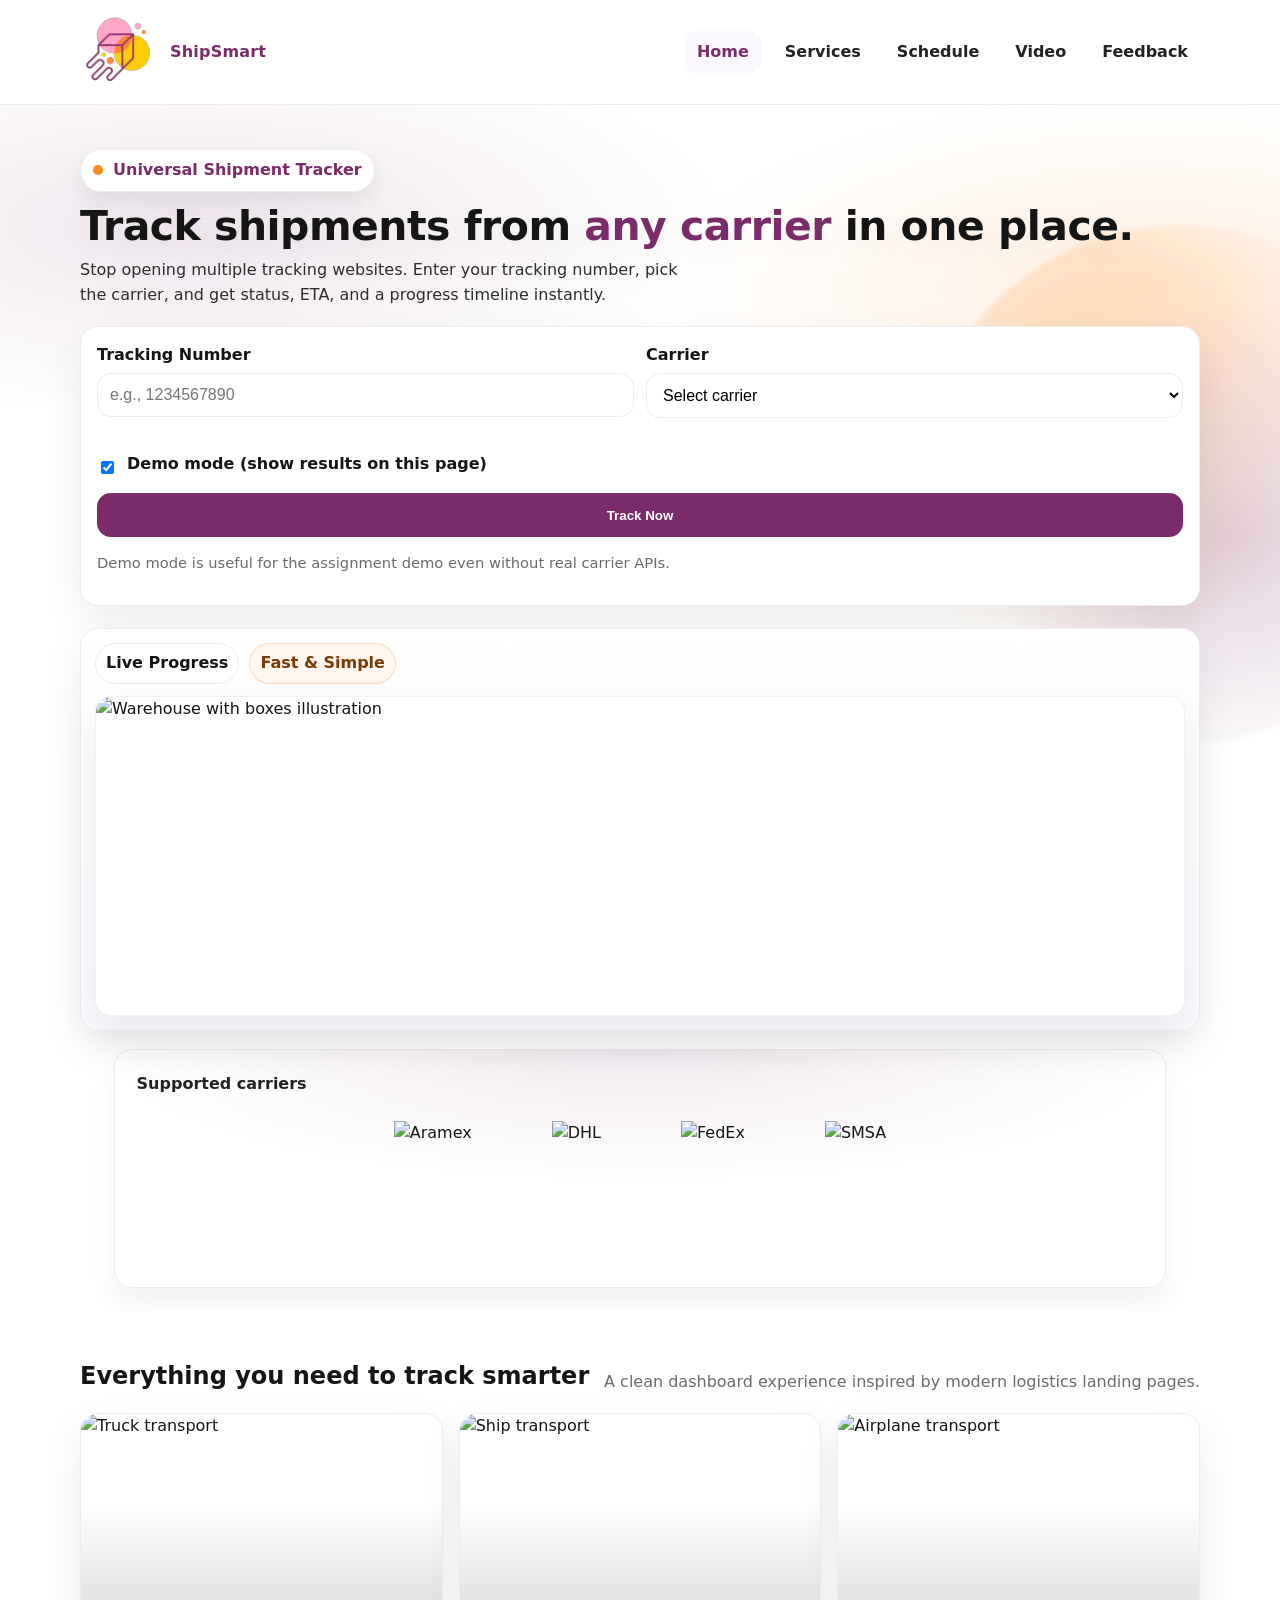
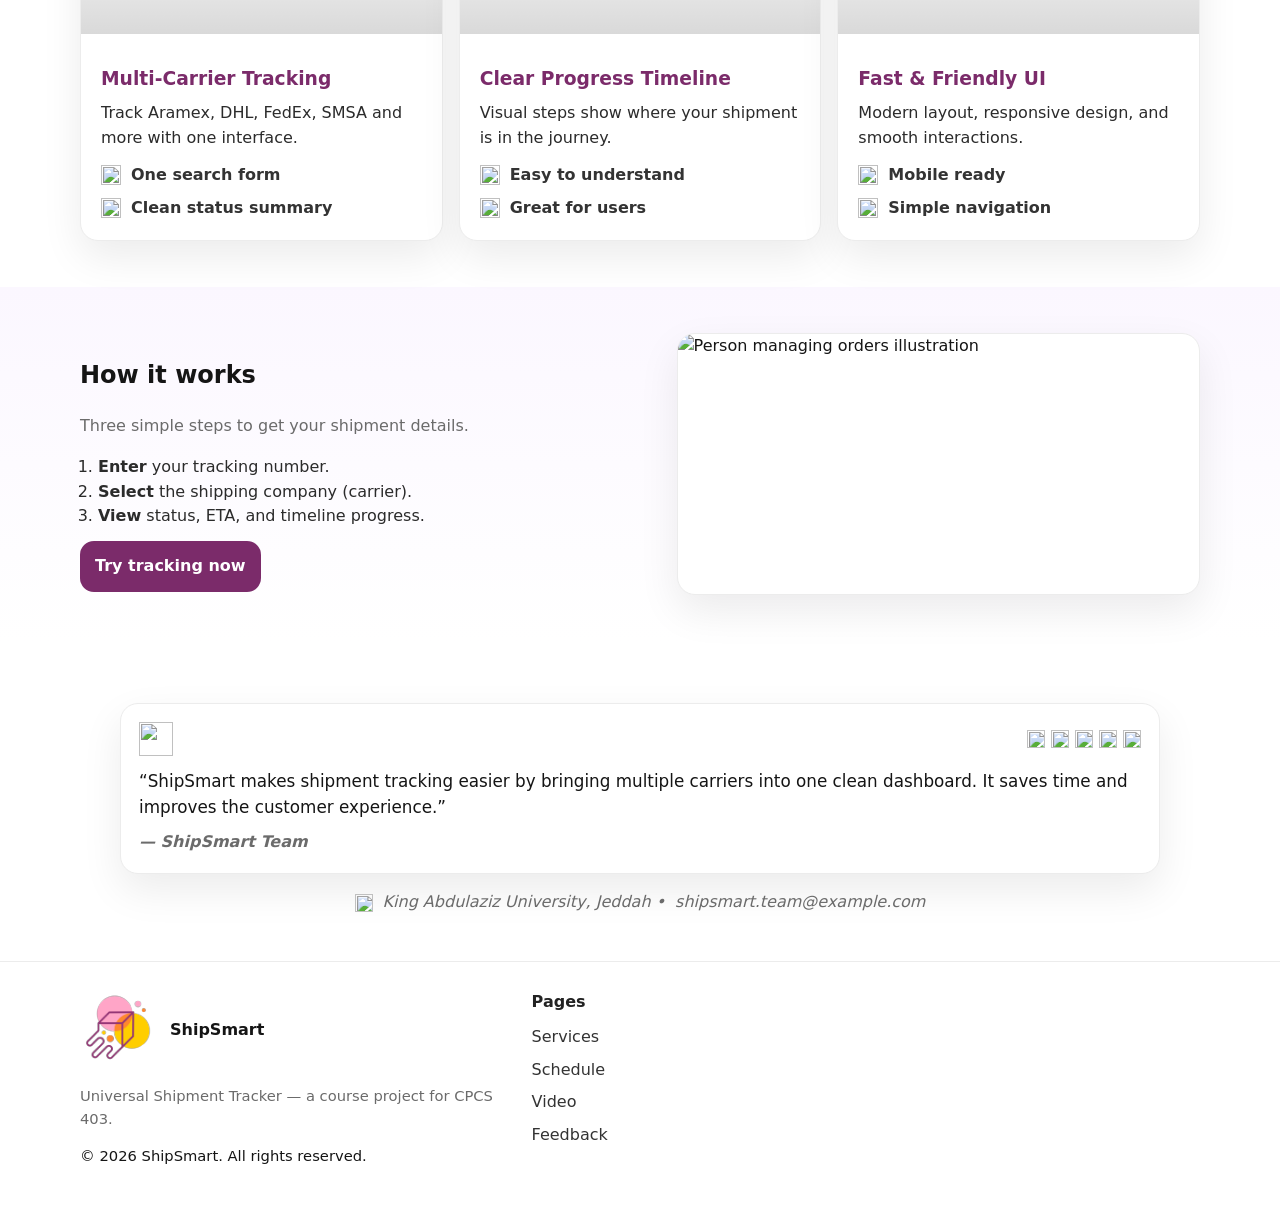
==== commit 29fac8d6: "Move result area under track form, pic card full width below, demo checkbox checked by default, disa" ====
--- a/index.html
+++ b/index.html
@@ -114,7 +114,7 @@
             </div>
 
             <div class="field inline">
-              <input type="checkbox" id="demoMode" name="demoMode" />
+              <input type="checkbox" id="demoMode" name="demoMode" checked />
               <label for="demoMode">Demo mode (show results on this page)</label>
             </div>
 
@@ -124,9 +124,44 @@
               Demo mode is useful for the assignment demo even without real carrier APIs.
             </p>
           </form>
-        </div>
-
-        <!-- Right: illustration + result panel -->
+
+          <!-- Result area (JS demo) — shown under the track card -->
+          <div id="resultArea" class="result card card-inner" hidden>
+            <div class="result-head">
+              <h2 class="result-title">Shipment Status</h2>
+              <span id="statusBadge" class="badge">Loading</span>
+            </div>
+
+            <div class="result-grid">
+              <p><strong>Carrier:</strong> <span id="rCarrier">—</span></p>
+              <p><strong>Tracking #:</strong> <span id="rTracking">—</span></p>
+              <p><strong>ETA:</strong> <span id="rEta">—</span></p>
+              <p><strong>Last Update:</strong> <span id="rUpdate">—</span></p>
+            </div>
+
+            <!-- Timeline (ordered list required usage) -->
+            <ol class="timeline" aria-label="Shipment progress timeline">
+              <li class="step" data-step="created"><span class="step-dot"></span>Shipment Created</li>
+              <li class="step" data-step="picked"><span class="step-dot"></span>Picked Up</li>
+              <li class="step" data-step="transit"><span class="step-dot"></span>In Transit</li>
+              <li class="step" data-step="out"><span class="step-dot"></span>Out for Delivery</li>
+              <li class="step" data-step="delivered"><span class="step-dot"></span>Delivered</li>
+            </ol>
+
+            <div class="result-actions">
+              <button class="btn" type="button" id="newSearchBtn">New Search</button>
+              <a class="btn btn-ghost" href="pages/feedback.html">Leave Feedback</a>
+            </div>
+          </div>
+
+          <!-- Loading box -->
+          <div id="loadingBox" class="loading card" hidden>
+            <span class="spinner" aria-hidden="true"></span>
+            <span>Checking shipment status…</span>
+          </div>
+        </div>
+
+        <!-- Picture card (below track + result) -->
         <div class="hero-right">
           <div class="illustration card">
             <div class="illus-top">
@@ -134,44 +169,8 @@
               <span class="chip chip-soft">Fast & Simple</span>
             </div>
 
-            <!-- ✅ FIXED: media wrapper so image fits perfectly -->
             <div class="hero-media">
               <img class="hero-illus" src="images/wherehouse pirbul boxes.svg" alt="Warehouse with boxes illustration" />
-            </div>
-
-            <!-- Result area (JS demo) -->
-            <div id="resultArea" class="result card-inner" hidden>
-              <div class="result-head">
-                <h2 class="result-title">Shipment Status</h2>
-                <span id="statusBadge" class="badge">Loading</span>
-              </div>
-
-              <div class="result-grid">
-                <p><strong>Carrier:</strong> <span id="rCarrier">—</span></p>
-                <p><strong>Tracking #:</strong> <span id="rTracking">—</span></p>
-                <p><strong>ETA:</strong> <span id="rEta">—</span></p>
-                <p><strong>Last Update:</strong> <span id="rUpdate">—</span></p>
-              </div>
-
-              <!-- Timeline (ordered list required usage) -->
-              <ol class="timeline" aria-label="Shipment progress timeline">
-                <li class="step" data-step="created"><span class="step-dot"></span>Shipment Created</li>
-                <li class="step" data-step="picked"><span class="step-dot"></span>Picked Up</li>
-                <li class="step" data-step="transit"><span class="step-dot"></span>In Transit</li>
-                <li class="step" data-step="out"><span class="step-dot"></span>Out for Delivery</li>
-                <li class="step" data-step="delivered"><span class="step-dot"></span>Delivered</li>
-              </ol>
-
-              <div class="result-actions">
-                <button class="btn" type="button" id="newSearchBtn">New Search</button>
-                <a class="btn btn-ghost" href="pages/feedback.html">Leave Feedback</a>
-              </div>
-            </div>
-
-            <!-- Loading box -->
-            <div id="loadingBox" class="loading" hidden>
-              <span class="spinner" aria-hidden="true"></span>
-              <span>Checking shipment status…</span>
             </div>
           </div>
         </div>
--- a/global/main.css
+++ b/global/main.css
@@ -156,10 +156,25 @@
 .hero-grid{
   position:relative;
   z-index:1; /* keep content above blob */
-  display:grid;
-  grid-template-columns: 1.1fr 0.9fr;
+  display:flex;
+  flex-direction:column;
   gap:22px;
-  align-items:start;
+}
+
+.hero-left,
+.hero-right{
+  width:100%;
+}
+
+.hero-right .illustration.card{
+  width:100%;
+  box-sizing:border-box;
+}
+
+.hero-right .hero-media img.hero-illus{
+  width:100%;
+  max-height:420px;
+  object-fit:cover;
 }
 
 .pill{
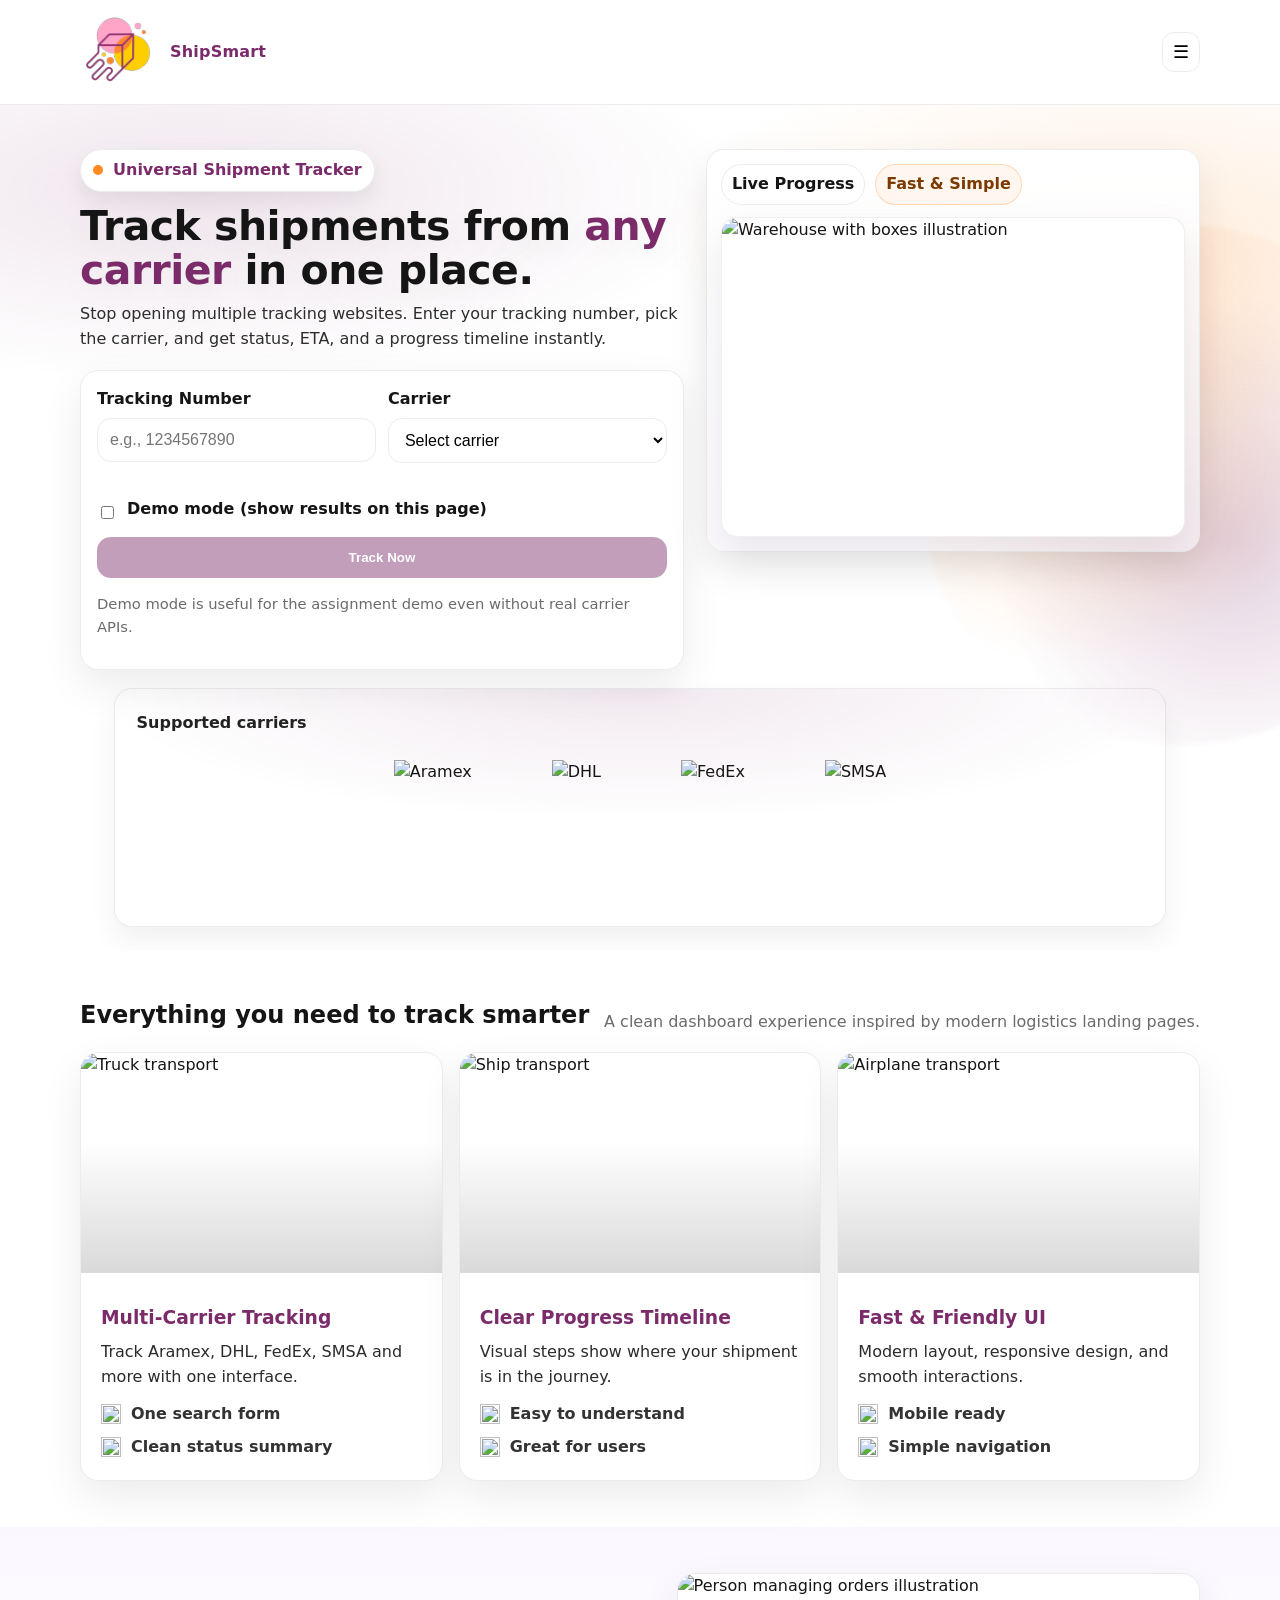
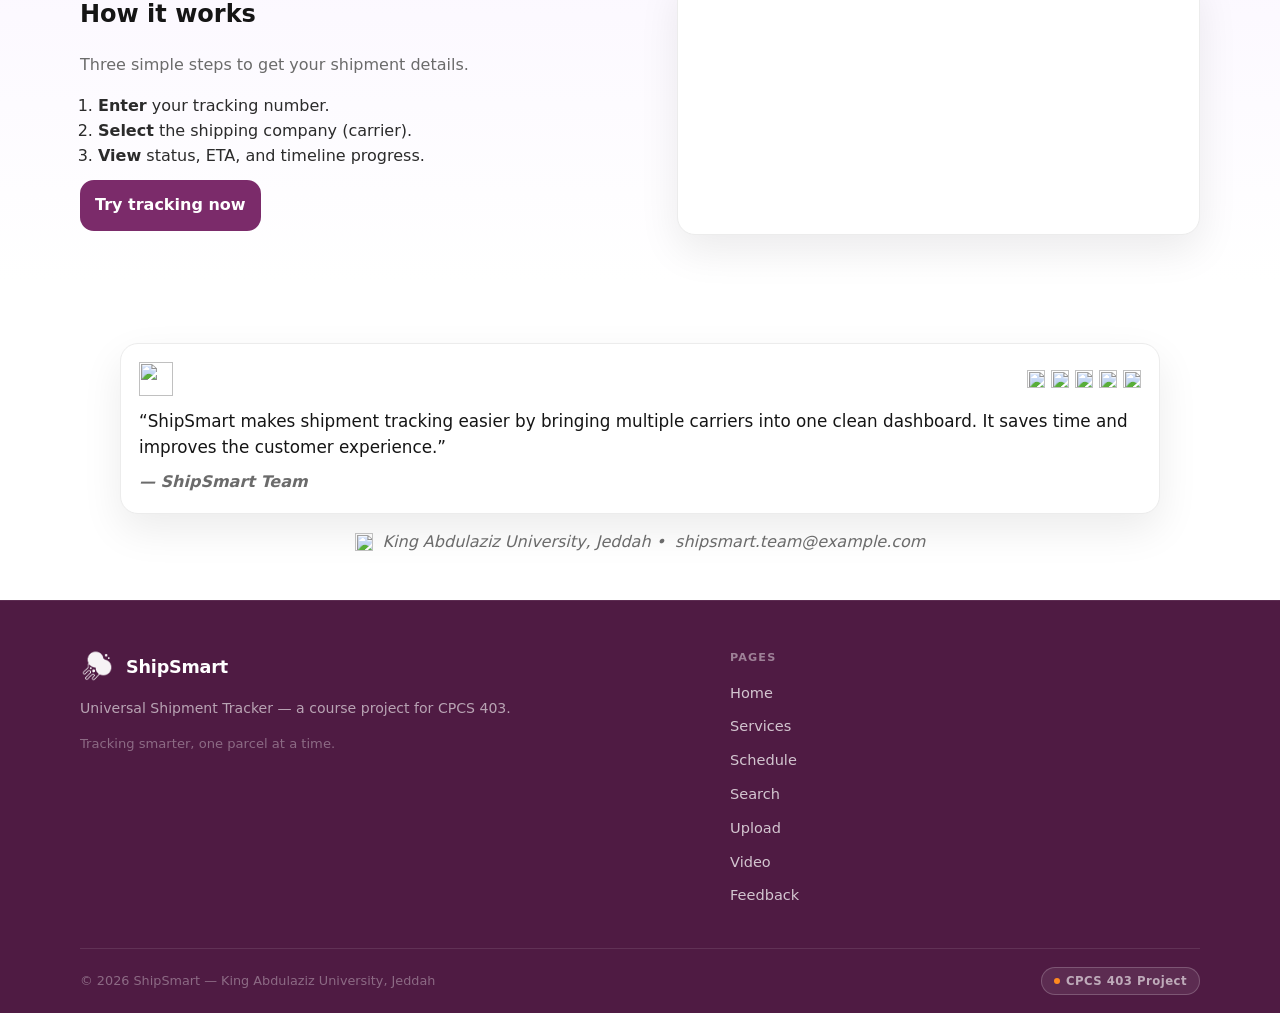
==== commit 608eb75d: "api+aututhaionn added" ====
--- a/index.html
+++ b/index.html
@@ -1,22 +1,12 @@
 <!--
-Member 1:
-  Name: Wareef Alzubaidi
-  Student ID: 2207221
-  Section: DAR
-
-Member 2:
-  Name: Sama Salem Salloum
-  Student ID: 2205679
-  Section: DAR
-
-Member 3:
-  Name: Manar Abdullah Alharbi
-  Student ID: 2206712
-  Section: DAR
-
+Name: Sama Salem Saloum
+ID: 2205679
+Section: CPCS403
+Date: 27-02-2026
 File: index.html
-Purpose: ShipSmart Home Page — interactive landing page with hero section, tracking form, feature cards, how-it-works steps, and testimonial.
+Purpose: ShipSmart Home Page (Universal Shipment Tracker) - interactive landing page
 -->
+
 <!DOCTYPE html>
 <html lang="en">
 <head>
@@ -45,10 +35,14 @@
       <nav class="nav" aria-label="Main navigation">
         <ul class="nav-list">
           <li><a class="nav-link is-active" href="index.html">Home</a></li>
-          <li><a class="nav-link" href="pages/services.html">Services</a></li>
-          <li><a class="nav-link" href="pages/schedule.html">Schedule</a></li>
+          <li><a class="nav-link" href="pages/services.html">About</a></li>
+          <li><a class="nav-link" href="pages/ schedule.php">Schedule</a></li>
+          <li><a class="nav-link" href="pages/search.html">Search</a></li>
+          <li><a class="nav-link" href="pages/upload.html">Upload</a></li>
           <li><a class="nav-link" href="pages/video.html">Video</a></li>
           <li><a class="nav-link" href="pages/feedback.html">Feedback</a></li>
+          <li><a class="nav-link" href="Profile.php">Profile</a></li>
+          <li id="nav-dashboard" style="display:none"><a class="nav-link" href="admin/dashboard.php" style="color:var(--accent);font-weight:900">Dashboard</a></li>
         </ul>
       </nav>
 
@@ -114,7 +108,7 @@
             </div>
 
             <div class="field inline">
-              <input type="checkbox" id="demoMode" name="demoMode" checked />
+              <input type="checkbox" id="demoMode" name="demoMode" />
               <label for="demoMode">Demo mode (show results on this page)</label>
             </div>
 
@@ -124,44 +118,9 @@
               Demo mode is useful for the assignment demo even without real carrier APIs.
             </p>
           </form>
-
-          <!-- Result area (JS demo) — shown under the track card -->
-          <div id="resultArea" class="result card card-inner" hidden>
-            <div class="result-head">
-              <h2 class="result-title">Shipment Status</h2>
-              <span id="statusBadge" class="badge">Loading</span>
-            </div>
-
-            <div class="result-grid">
-              <p><strong>Carrier:</strong> <span id="rCarrier">—</span></p>
-              <p><strong>Tracking #:</strong> <span id="rTracking">—</span></p>
-              <p><strong>ETA:</strong> <span id="rEta">—</span></p>
-              <p><strong>Last Update:</strong> <span id="rUpdate">—</span></p>
-            </div>
-
-            <!-- Timeline (ordered list required usage) -->
-            <ol class="timeline" aria-label="Shipment progress timeline">
-              <li class="step" data-step="created"><span class="step-dot"></span>Shipment Created</li>
-              <li class="step" data-step="picked"><span class="step-dot"></span>Picked Up</li>
-              <li class="step" data-step="transit"><span class="step-dot"></span>In Transit</li>
-              <li class="step" data-step="out"><span class="step-dot"></span>Out for Delivery</li>
-              <li class="step" data-step="delivered"><span class="step-dot"></span>Delivered</li>
-            </ol>
-
-            <div class="result-actions">
-              <button class="btn" type="button" id="newSearchBtn">New Search</button>
-              <a class="btn btn-ghost" href="pages/feedback.html">Leave Feedback</a>
-            </div>
-          </div>
-
-          <!-- Loading box -->
-          <div id="loadingBox" class="loading card" hidden>
-            <span class="spinner" aria-hidden="true"></span>
-            <span>Checking shipment status…</span>
-          </div>
-        </div>
-
-        <!-- Picture card (below track + result) -->
+        </div>
+
+        <!-- Right: illustration + result panel -->
         <div class="hero-right">
           <div class="illustration card">
             <div class="illus-top">
@@ -169,14 +128,50 @@
               <span class="chip chip-soft">Fast & Simple</span>
             </div>
 
+            <!-- media wrapper so image fits perfectly -->
             <div class="hero-media">
               <img class="hero-illus" src="images/wherehouse pirbul boxes.svg" alt="Warehouse with boxes illustration" />
             </div>
+
+            <!-- Result area (JS demo) -->
+            <div id="resultArea" class="result card-inner" hidden>
+              <div class="result-head">
+                <h2 class="result-title">Shipment Status</h2>
+                <span id="statusBadge" class="badge">Loading</span>
+              </div>
+
+              <div class="result-grid">
+                <p><strong>Carrier:</strong> <span id="rCarrier">—</span></p>
+                <p><strong>Tracking #:</strong> <span id="rTracking">—</span></p>
+                <p><strong>ETA:</strong> <span id="rEta">—</span></p>
+                <p><strong>Last Update:</strong> <span id="rUpdate">—</span></p>
+              </div>
+
+              <!-- Timeline (ordered list required usage) -->
+              <ol class="timeline" aria-label="Shipment progress timeline">
+                <li class="step" data-step="created"><span class="step-dot"></span>Shipment Created</li>
+                <li class="step" data-step="picked"><span class="step-dot"></span>Picked Up</li>
+                <li class="step" data-step="transit"><span class="step-dot"></span>In Transit</li>
+                <li class="step" data-step="out"><span class="step-dot"></span>Out for Delivery</li>
+                <li class="step" data-step="delivered"><span class="step-dot"></span>Delivered</li>
+              </ol>
+
+              <div class="result-actions">
+                <button class="btn" type="button" id="newSearchBtn">New Search</button>
+                <a class="btn btn-ghost" href="pages/feedback.html">Leave Feedback</a>
+              </div>
+            </div>
+
+            <!-- Loading box -->
+            <div id="loadingBox" class="loading" hidden>
+              <span class="spinner" aria-hidden="true"></span>
+              <span>Checking shipment status…</span>
+            </div>
           </div>
         </div>
       </div>
 
-      <!-- ✅ FIXED: Supported carriers full width under BOTH cards -->
+      <!-- Supported carriers full width under BOTH cards -->
       <div class="container">
         <div class="container container-wide">
         <div class="logos logos-wide">
@@ -315,32 +310,42 @@
     </section>
   </main>
 
-  <!-- ===================== FOOTER (Semantic Tag required) ===================== -->
-  <footer class="site-footer">
-    <div class="container footer-grid">
+  <!-- ===================== FOOTER ===================== -->
+<footer class="site-footer">
+  <div class="container footer-inner">
+    <div class="footer-grid">
       <div>
         <div class="footer-brand">
-          <img class="footer-logo" src="images/shipsmart-logo-3.svg" alt="ShipSmart logo" />
+          <img class="footer-logo" src="images/shipsmart-logo-3.svg" alt="ShipSmart logo">
           <strong>ShipSmart</strong>
         </div>
-        <p class="muted small">
-          Universal Shipment Tracker — a course project for CPCS 403.
-        </p>
-        <p class="small">&copy; 2026 ShipSmart. All rights reserved.</p>
+        <p class="muted">Universal Shipment Tracker &mdash; a course project for CPCS 403.</p>
+        <p class="small">Tracking smarter, one parcel at a time.</p>
       </div>
 
       <div>
         <p class="footer-title">Pages</p>
         <ul class="footer-links">
+          <li><a href="index.html">Home</a></li>
           <li><a href="pages/services.html">Services</a></li>
-          <li><a href="pages/schedule.html">Schedule</a></li>
+          <li><a href="pages/ schedule.php">Schedule</a></li>
+          <li><a href="pages/search.html">Search</a></li>
+          <li><a href="pages/upload.html">Upload</a></li>
           <li><a href="pages/video.html">Video</a></li>
           <li><a href="pages/feedback.html">Feedback</a></li>
+    
         </ul>
       </div>
-
     </div>
-  </footer>
+
+    <div class="footer-bottom">
+      <p>&copy; 2026 ShipSmart &mdash; King Abdulaziz University, Jeddah</p>
+      <span class="footer-badge">
+        <span class="footer-badge-dot"></span>CPCS 403 Project
+      </span>
+    </div>
+  </div>
+</footer>
 
   <!-- External JS (Required) -->
   <script src="scripts/main.js"></script>
--- a/global/main.css
+++ b/global/main.css
@@ -1,22 +1,12 @@
 /*
-Member 1:
-  Name: Wareef Alzubaidi
-  Student ID: 2207221
-  Section: DAR
-
-Member 2:
-  Name: Sama Salem Salloum
-  Student ID: 2205679
-  Section: DAR
-
-Member 3:
-  Name: Manar Abdullah Alharbi
-  Student ID: 2206712
-  Section: DAR
-
+Name: Sama Salem Saloum
+ID: 2205679
+Section: CPCS403
+Date: 27-02-2026
 File: global/main.css
-Purpose: Global stylesheet for ShipSmart — all layout, typography, colors, components, responsive design, and animations.
+Purpose: Global styling for ShipSmart (Webflow-style landing page)
 */
+
 :root{
   --bg: #ffffff;
   --soft: #fbf7ff;
@@ -35,13 +25,20 @@
 }
 
 *{ box-sizing:border-box; }
-html,body{ height:100%; }
+html{ height:100%; }
 body{
   margin:0;
   font-family: system-ui, -apple-system, Segoe UI, Roboto, Arial, sans-serif;
   color:var(--text);
   background:var(--bg);
   line-height:1.55;
+  display:flex;
+  flex-direction:column;
+  min-height:100vh;
+}
+
+main{
+  flex:1;
 }
 
 img{ max-width:100%; display:block; }
@@ -87,6 +84,9 @@
   color:var(--primary);
 }
 
+.nav{
+  display:none;
+}
 .nav-list{
   list-style:none;
   padding:0;
@@ -109,7 +109,9 @@
 }
 
 .nav-toggle{
-  display:none;
+  display:inline-flex;
+  align-items:center;
+  justify-content:center;
   border:1px solid var(--border);
   background:#fff;
   border-radius:12px;
@@ -156,25 +158,10 @@
 .hero-grid{
   position:relative;
   z-index:1; /* keep content above blob */
-  display:flex;
-  flex-direction:column;
+  display:grid;
+  grid-template-columns: 1.1fr 0.9fr;
   gap:22px;
-}
-
-.hero-left,
-.hero-right{
-  width:100%;
-}
-
-.hero-right .illustration.card{
-  width:100%;
-  box-sizing:border-box;
-}
-
-.hero-right .hero-media img.hero-illus{
-  width:100%;
-  max-height:420px;
-  object-fit:cover;
+  align-items:start;
 }
 
 .pill{
@@ -274,11 +261,6 @@
   background:#fff;
   font-weight:900;
   cursor:pointer;
-  -webkit-appearance: none;   /* iOS Safari reset */
-  appearance: none;
-  touch-action: manipulation; /* remove iOS 300ms tap delay */
-  min-height: 44px;           /* Apple HIG minimum tappable height */
-  text-decoration: none;
 }
 .btn-primary{
   width:100%;
@@ -669,52 +651,7 @@
   height:18px;
 }
 
-/* ===================== FOOTER ===================== */
-.site-footer{
-  border-top:1px solid var(--border);
-  padding:28px 0;
-  background:rgb(255, 255, 255);
-}
-.footer-grid{
-  display:grid;
-  grid-template-columns: 1.2fr 0.9fr 0.9fr;
-  gap:18px;
-  align-items:start;
-}
-.footer-brand{
-  display:flex;
-  align-items:center;
-  gap:10px;
-}
-.footer-logo{
-  width:80px;
-  height:80px;
-  object-fit:contain;
-}
-.footer-title{
-  margin:0 0 10px;
-  font-weight:900;
-  color:#222;
-}
-.footer-links{
-  list-style:none;
-  padding:0;
-  margin:0;
-  display:grid;
-  gap:8px;
-}
-.footer-links a{
-  color:#333;
-  font-weight:400;
-}
-.footer-links a:hover{ color: var(--primary); }
-
-.social{
-  display:flex;
-  gap:10px;
-  align-items:center;
-}
-.social img{ width:26px; height:26px; opacity:0.9; }
+/* footer → see dark footer section at bottom */
 
 /* ===================== RESPONSIVE ===================== */
 @media (max-width: 980px){
@@ -728,25 +665,22 @@
   .hero-media{ height:280px; } /* a bit smaller on mobile */
 }
 
-@media (max-width: 860px){
-  .nav{ display:none; }
-  .nav-toggle{ display:inline-flex; }
-
-  body.menu-open .nav{
-    display:block;
-    position:absolute;
-    top:68px;
-    left:4%;
-    right:4%;
-    background:#fff;
-    border:1px solid var(--border);
-    border-radius: var(--radius);
-    box-shadow: var(--shadow2);
-    padding:10px;
-  }
-  body.menu-open .nav-list{
-    flex-direction:column;
-  }
+/* Nav is hidden globally — sidebar toggle handles all sizes */
+body.menu-open .nav{
+  display:block;
+  position:absolute;
+  top:68px;
+  left:4%;
+  right:4%;
+  background:#fff;
+  border:1px solid var(--border);
+  border-radius: var(--radius);
+  box-shadow: var(--shadow2);
+  padding:10px;
+  z-index:100;
+}
+body.menu-open .nav-list{
+  flex-direction:column;
 }
 
 .container-wide{
@@ -985,27 +919,12 @@
   flex-wrap:wrap;
   margin-top:6px;
 }
-.form-actions .btn-primary,
+.form-actions .btn-primary{
+  width:auto;
+  flex:1;
+}
 .form-actions .btn-ghost{
-  display: flex;
-  flex: 0 0 calc(50% - 6px); /* exact equal halves minus half the gap */
-  width: calc(50% - 6px);
-  min-width: 0;
-  box-sizing: border-box;
-  justify-content: center;
-  align-items: center;
-  margin-top: 0;
-}
-@media(max-width: 480px){
-  .form-actions{
-    flex-direction: column;
-  }
-  .form-actions .btn-primary,
-  .form-actions .btn-ghost{
-    flex: unset;
-    width: 100%;          /* full-width on mobile = easy tap target */
-    min-height: 52px;
-  }
+  flex:0 0 auto;
 }
 
 /* Input error state */
@@ -1014,21 +933,6 @@
 .form-group.has-error textarea{
   border-color:#b00020;
   box-shadow: 0 0 0 3px rgba(176,0,32,0.10);
-}
-.form-fieldset.has-error{
-  border: 1.5px solid #b00020;
-  border-radius: var(--radius);
-  padding: 10px 14px 4px;
-}
-
-/* First + Last name side-by-side */
-.name-row{
-  display: grid;
-  grid-template-columns: 1fr 1fr;
-  gap: 16px;
-}
-@media(max-width:560px){
-  .name-row{ grid-template-columns: 1fr; }
 }
 
 /* Sidebar */
@@ -1063,81 +967,24 @@
   line-height:1.6;
 }
 
-/* ===================== SUCCESS MODAL ===================== */
-.modal-overlay{
-  position: fixed;
-  inset: 0;
-  background: rgba(0, 0, 0, 0.55);
-  backdrop-filter: blur(3px);
-  -webkit-backdrop-filter: blur(3px);
-  display: flex;
-  align-items: center;
-  justify-content: center;
-  z-index: 999;
-  padding: 20px;
-  animation: fadeIn .2s ease;
-}
-.modal-overlay[hidden]{
-  display: none;
-}
-.modal-box{
-  width: 100%;
-  max-width: 480px;
-  padding: 44px 40px 36px;
-  text-align: center;
-  animation: slideUp .25s ease;
-}
-.modal-icon{
-  width: 64px;
-  height: 64px;
-  border-radius: 50%;
-  background: var(--primary);
-  color: #fff;
-  font-size: 2rem;
-  line-height: 64px;
-  margin: 0 auto 20px;
-}
-.modal-box h2{
+/* Success card */
+.feedback-success{
+  text-align:center;
+  padding:40px 0;
+}
+.success-card{
+  padding:36px;
+  max-width:500px;
+  margin:0 auto;
+}
+.success-card h2{
   color: var(--primary);
-  margin: 0 0 10px;
-  font-size: 1.6rem;
-}
-.modal-box p{
-  color: #2b2b2b;
-  margin: 0 0 28px;
-  line-height: 1.7;
-}
-.modal-actions{
-  display: flex;
-  gap: 12px;
-  justify-content: center;
-  flex-wrap: wrap;
-}
-.modal-actions .btn{
-  display: flex;
-  flex: 0 0 calc(50% - 6px); /* exact half minus half the gap → always equal */
-  width: calc(50% - 6px);    /* belt-and-suspenders for <a> vs <button> */
-  min-width: 0;
-  box-sizing: border-box;
-  justify-content: center;
-  align-items: center;
-  padding: 14px 20px;
-  font-size: 1rem;
-  font-weight: 700;
-  line-height: 1;
-  margin-top: 0;             /* cancel .btn-primary margin-top */
-}
-@keyframes fadeIn{
-  from{ opacity:0; }
-  to  { opacity:1; }
-}
-@keyframes slideUp{
-  from{ transform: translateY(30px); opacity:0; }
-  to  { transform: translateY(0);    opacity:1; }
-}
-
-/* (kept for backwards compat — no longer used) */
-.feedback-success{ display:none; }
+  margin:0 0 10px;
+}
+.success-card p{
+  margin:0 0 18px;
+  color:#2b2b2b;
+}
 
 /* ===================== SERVICES PAGE ===================== */
 .services-grid{
@@ -1204,4 +1051,885 @@
   .services-grid{ grid-template-columns:1fr; }
   .benefits-grid{ grid-template-columns:1fr; }
   .checkbox-group{ grid-template-columns:1fr; }
-}+}
+
+/* ===================== SEARCH PAGE ===================== */
+.sr-only{
+  position:absolute;
+  width:1px;
+  height:1px;
+  padding:0;
+  margin:-1px;
+  overflow:hidden;
+  clip:rect(0,0,0,0);
+  white-space:nowrap;
+  border:0;
+}
+
+.search-section{
+  padding-top:0;
+}
+
+.search-bar{
+  display:flex;
+  gap:12px;
+  padding:16px;
+  margin-bottom:18px;
+  align-items:center;
+}
+.search-bar input[type="text"]{
+  flex:1;
+}
+.search-bar .search-submit{
+  width:auto;
+  margin-top:0;
+  white-space:nowrap;
+}
+
+.search-layout{
+  display:grid;
+  grid-template-columns:260px 1fr;
+  gap:20px;
+  align-items:start;
+  overflow:hidden;
+}
+
+.filter-panel{
+  padding:20px;
+  position:sticky;
+  top:88px;
+}
+.filter-title{
+  margin:0 0 16px;
+  color:var(--primary);
+  font-size:1.1rem;
+}
+.filter-group{
+  margin-bottom:14px;
+}
+.filter-group label{
+  display:block;
+  font-weight:800;
+  margin-bottom:6px;
+}
+.filter-group select,
+.filter-group input[type="date"]{
+  width:100%;
+  padding:12px 12px;
+  border-radius:14px;
+  border:1px solid var(--border);
+  outline:none;
+  font-size:1rem;
+  background:#fff;
+  font-family:inherit;
+}
+.filter-group select:focus,
+.filter-group input[type="date"]:focus{
+  border-color:rgba(123,43,106,0.65);
+  box-shadow:0 0 0 4px rgba(123,43,106,0.12);
+}
+.filter-fieldset{
+  border:none;
+  padding:0;
+  margin:0 0 14px;
+}
+.filter-fieldset legend{
+  font-weight:800;
+  margin-bottom:10px;
+  padding:0;
+}
+.filter-clear{
+  width:auto;
+  flex-shrink:0;
+  white-space:nowrap;
+  margin-top:0;
+  padding:6px 12px;
+  border-radius:10px;
+  border:1.5px solid rgba(123,43,106,0.35);
+  background:transparent;
+  color:var(--primary);
+  font-size:0.82rem;
+  font-weight:800;
+  cursor:pointer;
+  font-family:inherit;
+  text-decoration:none;
+  display:inline-flex;
+  align-items:center;
+  justify-content:center;
+  transition:background 0.18s, border-color 0.18s;
+}
+.filter-clear:hover{
+  background:var(--soft);
+  border-color:rgba(123,43,106,0.6);
+  text-decoration:none;
+}
+
+.search-results-head{
+  display:flex;
+  align-items:center;
+  justify-content:space-between;
+  gap:12px;
+  margin-bottom:14px;
+  min-height:28px;
+}
+.result-count{
+  margin:0;
+  font-weight:800;
+}
+.search-loading{
+  display:flex;
+  align-items:center;
+  gap:8px;
+  font-weight:700;
+  color:var(--muted);
+}
+.search-loading[hidden]{
+  display:none !important;
+}
+
+.no-results{
+  padding:28px;
+  text-align:center;
+  font-weight:800;
+  color:var(--muted);
+  margin-bottom:14px;
+}
+.no-results[hidden]{
+  display:none !important;
+}
+
+.search-results{
+  display:grid;
+  gap:14px;
+}
+
+.shipment-card{
+  padding:18px;
+  transition:transform .18s ease, box-shadow .18s ease;
+}
+.shipment-card:hover{
+  transform:translateY(-4px);
+  box-shadow:0 20px 48px rgba(123,43,106,0.10);
+  border-color:rgba(123,43,106,0.18);
+}
+.shipment-card-head{
+  display:flex;
+  align-items:center;
+  justify-content:space-between;
+  gap:12px;
+  flex-wrap:wrap;
+  margin-bottom:10px;
+}
+.shipment-tracking{
+  margin:0;
+  font-size:1.05rem;
+  color:var(--primary);
+  letter-spacing:0.3px;
+}
+.shipment-route{
+  margin:0 0 12px;
+  font-size:1rem;
+  color:#2b2b2b;
+}
+.route-arrow{
+  display:inline-block;
+  margin:0 8px;
+  color:var(--accent);
+  font-weight:900;
+}
+.shipment-meta{
+  display:grid;
+  grid-template-columns:repeat(2, 1fr);
+  gap:8px 14px;
+}
+.shipment-meta p{
+  margin:0;
+  font-weight:700;
+}
+.meta-label{
+  display:block;
+  font-size:0.82rem;
+  font-weight:800;
+  color:var(--muted);
+  text-transform:uppercase;
+  letter-spacing:0.4px;
+  margin-bottom:2px;
+}
+
+.badge-status{
+  white-space:nowrap;
+}
+.badge-status-created{
+  background:#ececec;
+  color:#444;
+}
+.badge-status-picked_up{
+  background:#eef3ff;
+  color:#1d4ed8;
+}
+.badge-status-in_transit{
+  background:#fff4e6;
+  color:#c2410c;
+}
+.badge-status-out_for_delivery{
+  background:#f3e8ff;
+  color:#7e22ce;
+}
+.badge-status-delivered{
+  background:#e9fff0;
+  color:#0b6b2c;
+}
+
+@media (max-width: 980px){
+  .search-layout{
+    grid-template-columns:1fr;
+  }
+  .filter-panel{
+    position:static;
+  }
+  .search-bar{
+    flex-direction:column;
+    align-items:stretch;
+  }
+  .search-bar .search-submit{
+    width:100%;
+  }
+  .shipment-meta{
+    grid-template-columns:1fr;
+  }
+}
+
+/* ===================== UPLOAD PAGE ===================== */
+.upload-layout{
+  display:grid;
+  grid-template-columns:1fr 320px;
+  gap:2rem;
+  align-items:start;
+}
+
+.upload-card{
+  padding:2rem;
+  display:flex;
+  flex-direction:column;
+  gap:1.25rem;
+}
+
+.upload-card-title{
+  font-size:1.25rem;
+  font-weight:700;
+  margin:0 0 .25rem;
+}
+
+/* Drag-and-drop zone */
+.drop-zone{
+  position:relative;
+  border:2px dashed var(--border);
+  border-radius:var(--radius);
+  padding:2rem 1.5rem;
+  text-align:center;
+  cursor:pointer;
+  transition:border-color .2s, background .2s;
+  background:var(--soft);
+}
+.drop-zone:hover,
+.drop-zone.drag-over{
+  border-color:var(--primary);
+  background:#f5ecf4;
+}
+.drop-icon{
+  width:40px;
+  margin:0 auto .75rem;
+  opacity:.45;
+}
+.drop-text{
+  margin:0 0 .35rem;
+  font-size:.95rem;
+  color:var(--text);
+}
+.drop-browse{
+  color:var(--primary);
+  font-weight:600;
+  text-decoration:underline;
+}
+.drop-hint{
+  margin:0;
+  font-size:.8rem;
+  color:var(--muted);
+}
+
+/* Hidden native file input sits on top of the zone */
+.file-input{
+  position:absolute;
+  inset:0;
+  width:100%;
+  height:100%;
+  opacity:0;
+  cursor:pointer;
+}
+
+.file-chosen{
+  font-size:.85rem;
+  color:var(--primary);
+  font-weight:600;
+  margin:.5rem 0 0;
+}
+
+/* Required asterisk */
+.req{
+  color:#c0392b;
+  margin-left:2px;
+}
+
+/* Success card */
+.upload-success{
+  padding:2.5rem 2rem;
+  text-align:center;
+  display:flex;
+  flex-direction:column;
+  align-items:center;
+  gap:1rem;
+}
+.success-icon{
+  width:64px;
+  height:64px;
+  border-radius:50%;
+  background:var(--primary);
+  color:#fff;
+  font-size:2rem;
+  display:flex;
+  align-items:center;
+  justify-content:center;
+}
+.success-meta{
+  background:var(--soft);
+  border-radius:12px;
+  padding:1rem 1.5rem;
+  text-align:left;
+  width:100%;
+  font-size:.9rem;
+}
+.success-meta p{ margin:.3rem 0; }
+
+/* Sidebar info card */
+.upload-info{
+  padding:1.5rem;
+  display:flex;
+  flex-direction:column;
+  gap:.75rem;
+  font-size:.9rem;
+}
+.upload-info h3{
+  font-size:1rem;
+  font-weight:700;
+  margin:0;
+}
+.upload-info ul{
+  padding-left:0;
+  list-style:none;
+  margin:0;
+  display:flex;
+  flex-direction:column;
+  gap:.4rem;
+}
+.divider{
+  border:none;
+  border-top:1px solid var(--border);
+  margin:.25rem 0;
+}
+
+@media (max-width:860px){
+  .upload-layout{
+    grid-template-columns:1fr;
+  }
+}
+
+/* ===================== AUTH NAV ===================== */
+.nav-auth-wrap{
+  display:flex; align-items:center; gap:8px; margin-left:8px;
+}
+.nav-auth{
+  display:inline-flex; align-items:center; gap:7px;
+  padding:8px 16px; border-radius:12px; font-weight:800;
+  font-size:0.88rem; text-decoration:none; white-space:nowrap;
+  transition:background 0.18s, color 0.18s, filter 0.18s;
+  cursor:pointer; border:1px solid transparent;
+}
+.nav-auth-login{ background:var(--primary); color:#fff !important; }
+.nav-auth-login:hover{ filter:brightness(1.08); text-decoration:none; }
+.nav-auth-logout{
+  background:transparent; color:var(--primary) !important;
+  border-color:rgba(123,43,106,0.4);
+}
+.nav-auth-logout:hover{ background:var(--soft); text-decoration:none; }
+.nav-user-name{
+  font-size:0.82rem; font-weight:700; color:var(--muted);
+  padding:0 4px; white-space:nowrap;
+}
+
+/* ===================== FORM ACTIONS ===================== */
+.form-actions{
+  display:flex; gap:12px; flex-wrap:wrap;
+  margin-top:6px; align-items:stretch;
+}
+.form-actions .btn-primary{ width:auto; flex:1; margin-top:0; }
+.form-actions .btn-ghost{ flex:1; margin-top:0; }
+.name-row{ display:grid; grid-template-columns:1fr 1fr; gap:14px; }
+@media(max-width:600px){ .name-row{ grid-template-columns:1fr; } }
+
+/* ===================== PROFILE PAGE ===================== */
+.profile-wrap{ max-width:100%; margin:0 auto; }
+.profile-card{
+  overflow:hidden; display:grid;
+  grid-template-columns:300px 1fr;
+  grid-template-rows:auto 1fr;
+  min-height:400px; text-align:left;
+}
+.profile-banner{
+  grid-column:1/-1; height:120px;
+  background:
+    radial-gradient(ellipse 600px 200px at 90% 140%, rgba(255,138,31,0.35), transparent 55%),
+    radial-gradient(ellipse 400px 180px at 5% -10%, rgba(255,255,255,0.08), transparent 60%),
+    linear-gradient(135deg, #3a1030 0%, #7b2b6a 100%);
+}
+.profile-avatar-wrap{
+  padding:0 32px 32px; margin-top:-46px;
+  display:flex; flex-direction:column; align-items:center;
+  text-align:center; gap:6px; position:relative;
+}
+.profile-avatar-wrap::after{
+  content:""; position:absolute; right:0; top:80px; bottom:0;
+  width:1px; background:var(--border);
+}
+.profile-avatar{
+  width:92px; height:92px; border-radius:50%;
+  background:linear-gradient(135deg, #7b2b6a 0%, #4f1b43 100%);
+  color:#fff; font-size:2.2rem; font-weight:900;
+  display:flex; align-items:center; justify-content:center;
+  border:4px solid #fff; box-shadow:0 8px 28px rgba(123,43,106,0.3);
+  letter-spacing:-1px; user-select:none; flex-shrink:0;
+}
+.profile-name{ font-size:1.3rem; font-weight:900; color:var(--text); margin:8px 0 0; letter-spacing:-0.2px; }
+.profile-meta{ font-size:0.83rem; color:var(--muted); margin:0; font-weight:600; }
+.profile-body{
+  padding:32px 36px; display:flex; flex-direction:column;
+  justify-content:space-between; gap:20px;
+}
+.profile-info{ background:var(--soft); border-radius:16px; padding:4px 0; border:1px solid var(--border); }
+.profile-info-row{
+  display:flex; align-items:center; justify-content:space-between;
+  gap:12px; padding:14px 20px; border-bottom:1px solid var(--border);
+}
+.profile-info-row:last-child{ border-bottom:none; }
+.profile-info-label{ font-size:0.78rem; font-weight:800; color:var(--muted); text-transform:uppercase; letter-spacing:0.08em; flex-shrink:0; }
+.profile-info-value{ font-size:0.92rem; font-weight:700; color:var(--text); }
+.profile-actions{ display:flex; gap:12px; }
+.btn-signout{
+  flex:1; padding:14px; border-radius:14px; border:none;
+  background:var(--primary); color:#fff; font-size:0.95rem; font-weight:900;
+  cursor:pointer; text-decoration:none; display:inline-flex;
+  align-items:center; justify-content:center;
+  transition:filter 0.18s, transform 0.12s; font-family:inherit;
+}
+.btn-signout:hover{ filter:brightness(1.1); text-decoration:none; }
+.btn-signout:active{ transform:scale(0.985); }
+.btn-dashboard{
+  flex:1; padding:14px; border-radius:14px;
+  border:1.5px solid rgba(123,43,106,0.3); background:transparent;
+  color:var(--primary); font-size:0.95rem; font-weight:900;
+  cursor:pointer; text-decoration:none; display:inline-flex;
+  align-items:center; justify-content:center;
+  transition:background 0.18s, border-color 0.18s, transform 0.12s; font-family:inherit;
+}
+.btn-dashboard:hover{ background:var(--soft); border-color:rgba(123,43,106,0.5); text-decoration:none; }
+.btn-dashboard:active{ transform:scale(0.985); }
+@media(max-width:760px){
+  .profile-card{ grid-template-columns:1fr; }
+  .profile-banner{ height:100px; }
+  .profile-avatar-wrap{ border-right:none; border-bottom:1px solid var(--border); padding:0 24px 24px; }
+  .profile-body{ padding:24px; }
+  .profile-actions{ flex-direction:column; }
+}
+
+/* ===================== DARK FOOTER ===================== */
+.site-footer{
+  background:#4f1b43;
+  border-top:1px solid rgba(255,255,255,0.08);
+}
+.footer-inner{ padding:48px 0 0; }
+.footer-grid{
+  display:grid;
+  grid-template-columns:1fr 1fr;
+  gap:48px 180px;
+  align-items:start;
+  padding-bottom:40px;
+  border-bottom:1px solid rgba(255,255,255,0.1);
+}
+.footer-brand{ display:flex; align-items:center; gap:10px; margin-bottom:12px; }
+.footer-logo{
+  width:36px; height:36px; object-fit:contain;
+  filter:brightness(0) invert(1); opacity:0.95;
+}
+.footer-brand strong{ font-size:1.1rem; font-weight:900; color:#fff; letter-spacing:-0.2px; }
+.site-footer .muted{
+  color:rgba(255,255,255,0.6); font-size:0.88rem; line-height:1.65; margin:0 0 4px;
+}
+.site-footer .small{ font-size:0.82rem; color:rgba(255,255,255,0.35); }
+.footer-title{
+  margin:0 0 14px; font-size:0.7rem; font-weight:800;
+  letter-spacing:0.1em; text-transform:uppercase;
+  color:rgba(255,255,255,0.45);
+}
+.footer-links{ list-style:none; padding:0; margin:0; display:grid; gap:9px; }
+.footer-links a{
+  color:rgba(255,255,255,0.75); font-size:0.91rem;
+  font-weight:500; text-decoration:none; transition:color 0.15s ease;
+}
+.footer-links a:hover{ color:#fff; text-decoration:none; }
+.footer-bottom{
+  padding:18px 0; display:flex; align-items:center;
+  justify-content:space-between; gap:12px; flex-wrap:wrap;
+}
+.footer-bottom p{ margin:0; font-size:0.8rem; color:rgba(255,255,255,0.35); }
+.footer-badge{
+  display:inline-flex; align-items:center; gap:6px; padding:4px 12px;
+  border-radius:999px; border:1px solid rgba(255,255,255,0.2);
+  background:rgba(255,255,255,0.08); font-size:0.73rem;
+  font-weight:700; color:rgba(255,255,255,0.6); letter-spacing:0.04em;
+}
+.footer-badge-dot{
+  width:6px; height:6px; border-radius:50%;
+  background:var(--accent); animation:footerPulse 2.2s ease-in-out infinite;
+}
+@keyframes footerPulse{
+  0%,100%{ opacity:1; transform:scale(1); }
+  50%{ opacity:0.4; transform:scale(0.7); }
+}
+@media(max-width:980px){
+  .footer-grid{ grid-template-columns:1fr; gap:28px; }
+  .footer-bottom{ flex-direction:column; align-items:flex-start; gap:8px; }
+}
+
+/* ===================== SEARCH PAGE — ENHANCED ===================== */
+.sr-only{
+  position:absolute; width:1px; height:1px; padding:0; margin:-1px;
+  overflow:hidden; clip:rect(0,0,0,0); white-space:nowrap; border:0;
+}
+.search-hero{
+  background:
+    radial-gradient(700px 220px at 10% 50%, rgba(123,43,106,0.07), transparent 55%),
+    radial-gradient(600px 220px at 90% 50%, rgba(255,138,31,0.07), transparent 55%),
+    var(--soft);
+  border-bottom:1px solid var(--border);
+  padding:32px 0 28px;
+}
+.search-hero h1{ margin:0 0 6px; color:var(--primary); }
+.search-hero p{ margin:0 0 22px; color:var(--muted); max-width:62ch; }
+.search-bar{
+  display:flex; gap:10px; align-items:center;
+}
+.search-bar input[type="text"]{
+  flex:1; padding:14px 18px; border-radius:14px;
+  border:1.5px solid var(--border); font-size:1rem;
+  background:#fff; outline:none;
+  transition:border-color .2s, box-shadow .2s; font-family:inherit;
+}
+.search-bar input[type="text"]:focus{
+  border-color:rgba(123,43,106,0.6);
+  box-shadow:0 0 0 4px rgba(123,43,106,0.10);
+}
+/* search-submit button removed — real-time search, no button needed */
+.search-section{ padding-top:0; }
+.search-layout{
+  display:grid; grid-template-columns:260px 1fr;
+  gap:20px; align-items:start; padding-top:24px;
+}
+.filter-panel{ padding:20px; position:sticky; top:88px; overflow:hidden; min-width:0; }
+.filter-panel-head{
+  display:flex; align-items:center; justify-content:space-between;
+  gap:10px;
+  margin-bottom:18px; padding-bottom:14px; border-bottom:1px solid var(--border);
+  overflow:hidden;
+}
+.filter-title{ margin:0; color:var(--primary); font-size:1rem; font-weight:900; flex-shrink:0; }
+.filter-clear{
+  display:inline-flex; align-items:center; justify-content:center;
+  padding:8px 16px; border-radius:12px;
+  border:1.5px solid rgba(123,43,106,0.35);
+  background:transparent; color:var(--primary);
+  font-size:0.82rem; font-weight:800;
+  cursor:pointer; font-family:inherit; text-decoration:none;
+  transition:background 0.18s, border-color 0.18s;
+  width:40%; margin-top:8px;
+}
+.filter-clear:hover{
+  background:var(--soft); border-color:rgba(123,43,106,0.6); text-decoration:none;
+}
+.filter-group{ margin-bottom:14px; }
+.filter-group label{
+  display:block; font-weight:800; font-size:0.78rem;
+  text-transform:uppercase; letter-spacing:0.06em;
+  color:var(--muted); margin-bottom:6px;
+}
+.filter-group select,
+.filter-group input[type="date"]{
+  width:100%; padding:10px 12px; border-radius:12px;
+  border:1px solid var(--border); outline:none;
+  font-size:0.9rem; background:#fff; font-family:inherit;
+  color:var(--text); transition:border-color .2s, box-shadow .2s;
+}
+.filter-group select:focus,
+.filter-group input[type="date"]:focus{
+  border-color:rgba(123,43,106,0.6);
+  box-shadow:0 0 0 3px rgba(123,43,106,0.10);
+}
+.filter-group select.is-filtered{
+  border-color:var(--primary); background:var(--soft); color:var(--primary); font-weight:700;
+}
+.filter-fieldset{
+  border:none; padding:0; margin:14px 0;
+  border-top:1px solid var(--border); padding-top:14px;
+}
+.filter-fieldset legend{
+  font-weight:800; font-size:0.78rem; text-transform:uppercase;
+  letter-spacing:0.06em; color:var(--muted); margin-bottom:10px; padding:0;
+}
+.search-results-wrap{ min-height:300px; }
+.search-results-head{
+  display:flex; align-items:center; justify-content:space-between;
+  gap:12px; margin-bottom:16px; min-height:32px; flex-wrap:wrap;
+}
+.result-count{ margin:0; font-weight:700; font-size:0.9rem; color:var(--muted); }
+.result-count strong{ color:var(--text); font-weight:900; }
+.search-loading{
+  display:flex; align-items:center; gap:8px;
+  font-size:0.88rem; font-weight:700; color:var(--muted);
+}
+.search-loading[hidden]{ display:none !important; }
+.no-results{
+  padding:52px 20px; text-align:center; margin-bottom:14px;
+}
+.no-results[hidden]{ display:none !important; }
+.no-results-icon{
+  display:flex;
+  align-items:center;
+  justify-content:center;
+  margin:0 auto 16px;
+}
+.no-results-icon img{
+  width:72px;
+  height:72px;
+  object-fit:contain;
+  opacity:0.55;
+  filter:saturate(0.4);
+}
+.no-results h3{ margin:0 0 6px; color:var(--primary); }
+.no-results p{ margin:0; color:var(--muted); font-size:0.92rem; }
+.search-results{ display:grid; gap:12px; }
+.shipment-card{
+  padding:20px;
+  transition:transform .18s ease, box-shadow .18s ease, border-color .18s;
+}
+.shipment-card:hover{
+  transform:translateY(-3px);
+  box-shadow:0 16px 40px rgba(123,43,106,0.10);
+  border-color:rgba(123,43,106,0.2);
+}
+.shipment-card-head{
+  display:flex; align-items:flex-start; justify-content:space-between;
+  gap:12px; flex-wrap:wrap; margin-bottom:8px;
+}
+.shipment-tracking{ margin:0; font-size:1rem; font-weight:900; color:var(--primary); letter-spacing:0.3px; }
+.shipment-carrier-tag{
+  font-size:0.73rem; font-weight:800; color:var(--muted);
+  background:var(--soft); padding:3px 10px; border-radius:999px;
+  border:1px solid var(--border); white-space:nowrap; flex-shrink:0;
+}
+.shipment-route{
+  margin:0 0 14px; font-size:0.93rem; color:#2b2b2b;
+  display:flex; align-items:center; gap:6px;
+}
+.route-arrow{ color:var(--accent); font-weight:900; display:inline-block; }
+.shipment-meta{
+  display:grid; grid-template-columns:repeat(3,1fr);
+  gap:8px 12px; padding-top:12px; border-top:1px solid var(--border);
+}
+.shipment-meta p{ margin:0; }
+.meta-label{
+  display:block; font-size:0.72rem; font-weight:800; color:var(--muted);
+  text-transform:uppercase; letter-spacing:0.5px; margin-bottom:3px;
+}
+.meta-value{ font-size:0.88rem; font-weight:700; color:var(--text); }
+.badge-status{
+  display:inline-flex; align-items:center; gap:5px;
+  padding:4px 10px; border-radius:999px; font-size:0.77rem;
+  font-weight:800; white-space:nowrap;
+}
+.badge-status::before{
+  content:""; width:6px; height:6px; border-radius:50%;
+  background:currentColor; opacity:0.7; flex-shrink:0;
+}
+.badge-status-created       { background:#ececec; color:#444; }
+.badge-status-picked_up     { background:#eef3ff; color:#1d4ed8; }
+.badge-status-in_transit    { background:#fff4e6; color:#c2410c; }
+.badge-status-out_for_delivery{ background:#f3e8ff; color:#7e22ce; }
+.badge-status-delivered     { background:#e9fff0; color:#0b6b2c; }
+@media(max-width:980px){
+  .search-layout{ grid-template-columns:1fr; padding-top:16px; }
+  .filter-panel{ position:static; }
+  .search-bar{ flex-direction:column; align-items:stretch; }
+  .shipment-meta{ grid-template-columns:repeat(2,1fr); }
+}
+@media(max-width:480px){
+  .shipment-meta{ grid-template-columns:1fr; }
+}
+
+/* ===================== FEEDBACK SUCCESS MODAL ===================== */
+.modal-overlay{
+  position:fixed; inset:0; z-index:10000;
+  background:rgba(0,0,0,0.45);
+  backdrop-filter:blur(4px); -webkit-backdrop-filter:blur(4px);
+  display:flex; align-items:center; justify-content:center; padding:20px;
+}
+.modal-overlay[hidden]{ display:none !important; }
+.modal-box{
+  background:#fff; border-radius:24px;
+  box-shadow:0 32px 80px rgba(0,0,0,0.22);
+  padding:44px 40px 40px; max-width:480px; width:100%;
+  text-align:center; display:flex; flex-direction:column;
+  align-items:center; outline:none; animation:modalIn 0.25s ease;
+}
+@keyframes modalIn{
+  from{ opacity:0; transform:scale(0.93) translateY(12px); }
+  to{   opacity:1; transform:scale(1) translateY(0); }
+}
+.modal-icon{
+  width:68px; height:68px; border-radius:50%;
+  background:var(--primary); color:#fff; font-size:2rem; font-weight:900;
+  display:flex; align-items:center; justify-content:center;
+  margin-bottom:20px; line-height:1;
+}
+.modal-box h2{ margin:0 0 10px; color:var(--primary); font-size:1.55rem; font-weight:900; }
+.modal-box p{ margin:0 0 28px; color:#444; line-height:1.6; font-size:1rem; }
+.modal-actions{
+  display:flex; gap:12px; flex-wrap:wrap; justify-content:center; width:100%;
+}
+.modal-actions .btn{ flex:1; min-width:140px; margin-top:0; padding:13px 20px; }
+.modal-actions .btn-primary{ width:auto; margin-top:0; }
+.modal-actions .btn-ghost{ margin-top:0; }
+@media(max-width:480px){
+  .modal-box{ padding:32px 22px 28px; }
+  .modal-actions{ flex-direction:column; }
+  .modal-actions .btn{ width:100%; }
+}
+
+
+/* ===================== SIDEBAR NAV ===================== */
+/* Hide sidebar by default — only shown when toggled open */
+.side-nav,
+.sidebar,
+.sidebar-overlay{
+  display:none;
+}
+.sidebar.open{
+  display:flex;
+}
+.sidebar-overlay.open{
+  display:block;
+}
+
+/* Full sidebar styles */
+.sidebar-overlay{
+  position:fixed;
+  inset:0;
+  background:rgba(0,0,0,0.45);
+  backdrop-filter:blur(3px);
+  -webkit-backdrop-filter:blur(3px);
+  z-index:200;
+  opacity:0;
+  transition:opacity 0.28s ease;
+}
+.sidebar-overlay.open{ opacity:1; }
+
+.sidebar{
+  position:fixed;
+  top:0; left:0;
+  height:100%;
+  width:280px;
+  background:#fff;
+  border-right:1px solid var(--border);
+  box-shadow:4px 0 32px rgba(0,0,0,0.12);
+  z-index:300;
+  flex-direction:column;
+  transform:translateX(-100%);
+  transition:transform 0.3s cubic-bezier(0.4,0,0.2,1);
+  overflow-y:auto;
+}
+.sidebar.open{ transform:translateX(0); }
+
+.sidebar-header{
+  display:flex;
+  align-items:center;
+  justify-content:space-between;
+  padding:16px 20px;
+  border-bottom:1px solid var(--border);
+  background:linear-gradient(135deg, #3a1030 0%, var(--primary) 100%);
+}
+.sidebar-header .brand-name{ color:#fff; }
+.sidebar-header .brand-logo{ width:36px; height:36px; }
+
+.sidebar-close{
+  background:rgba(255,255,255,0.15);
+  border:1px solid rgba(255,255,255,0.2);
+  color:#fff;
+  width:32px; height:32px;
+  border-radius:8px;
+  cursor:pointer;
+  font-size:0.85rem;
+  display:flex;
+  align-items:center;
+  justify-content:center;
+  transition:background 0.15s;
+  flex-shrink:0;
+}
+.sidebar-close:hover{ background:rgba(255,255,255,0.25); }
+
+.sidebar-list{
+  list-style:none;
+  padding:12px 10px;
+  margin:0;
+  flex:1;
+  display:flex;
+  flex-direction:column;
+  gap:2px;
+}
+.sidebar-link{
+  display:flex;
+  align-items:center;
+  gap:12px;
+  padding:11px 14px;
+  border-radius:12px;
+  font-weight:700;
+  font-size:0.93rem;
+  color:var(--text);
+  text-decoration:none;
+  transition:background 0.15s, color 0.15s;
+}
+.sidebar-link:hover{
+  background:var(--soft);
+  color:var(--primary);
+  text-decoration:none;
+}
+.sidebar-link.is-active{
+  background:var(--soft);
+  color:var(--primary);
+}
+.sidebar-footer{
+  padding:10px 10px 20px;
+  border-top:1px solid var(--border);
+  display:flex;
+  flex-direction:column;
+  gap:2px;
+}
+.sidebar-dashboard{ color:var(--accent) !important; font-weight:900; }
+.sidebar-signout{ color:#b00020 !important; }
+.sidebar-signout:hover{ background:#fff0f0 !important; color:#b00020 !important; }
